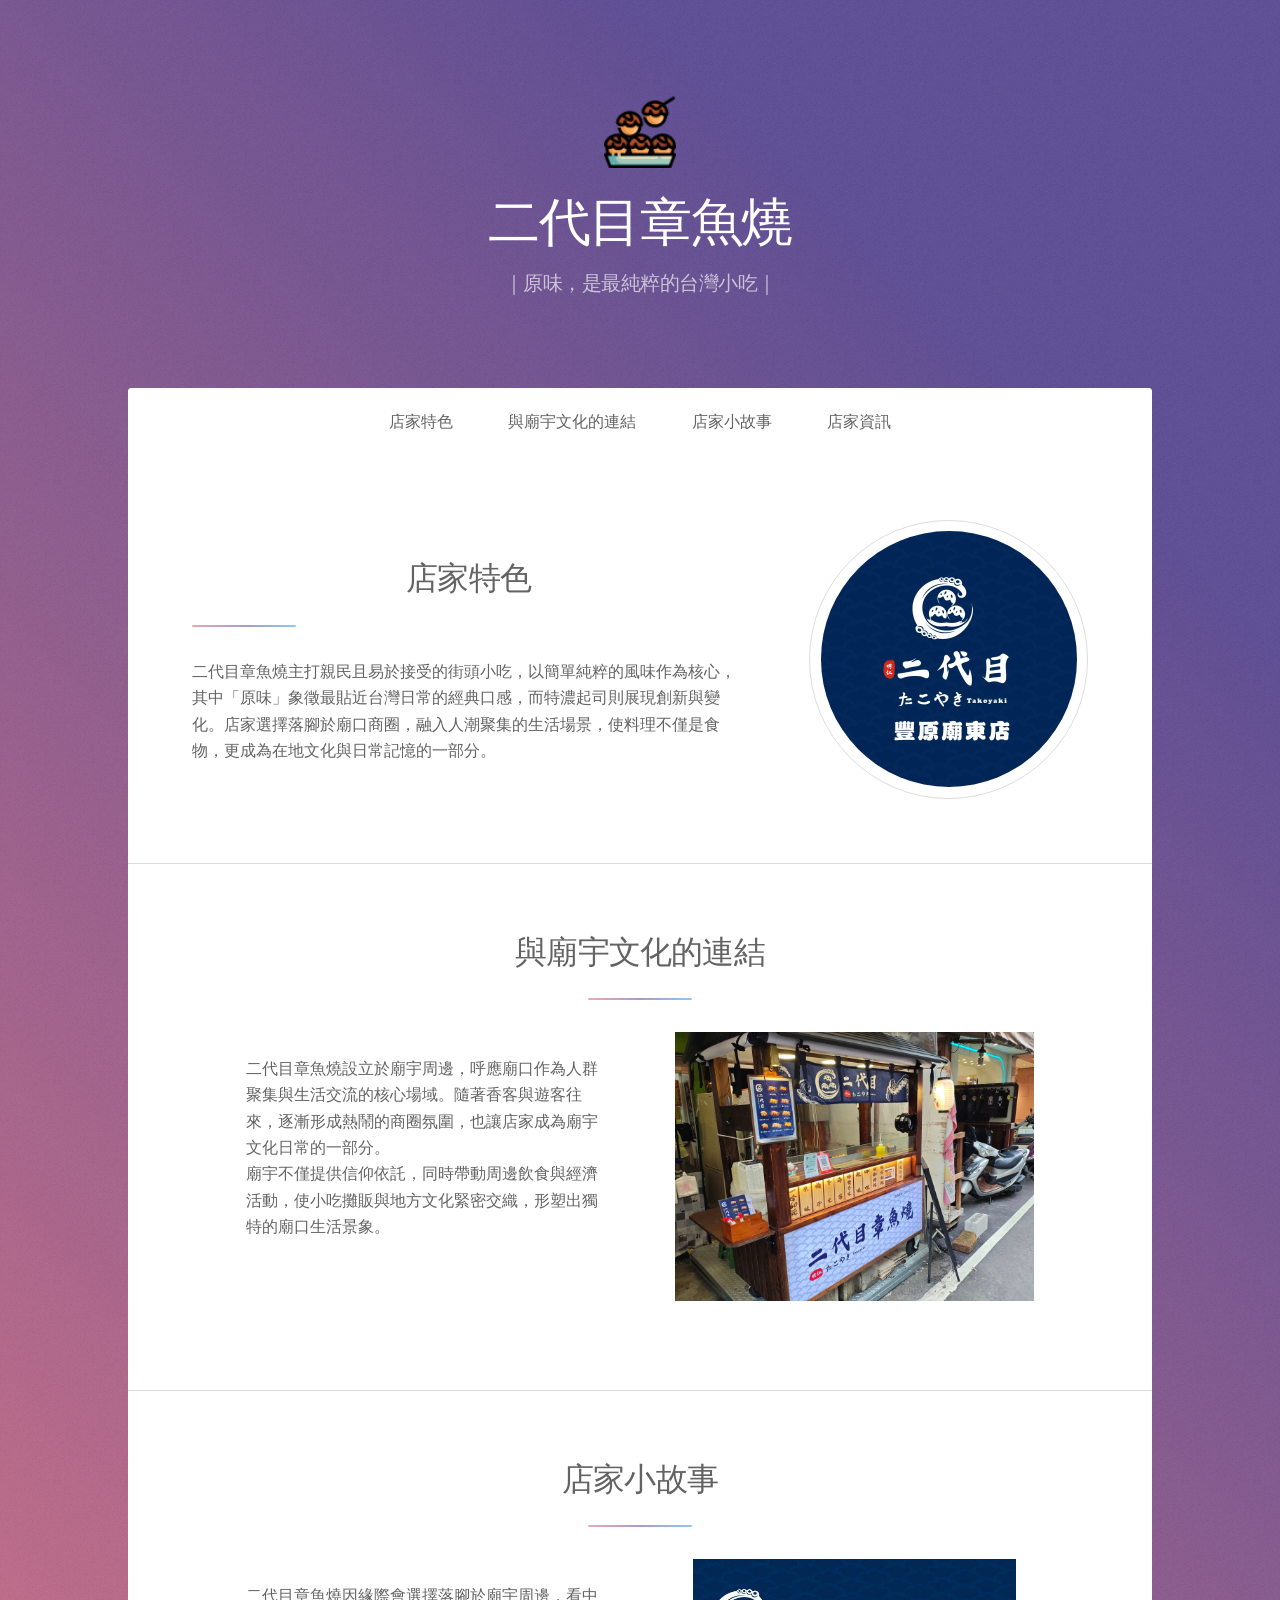
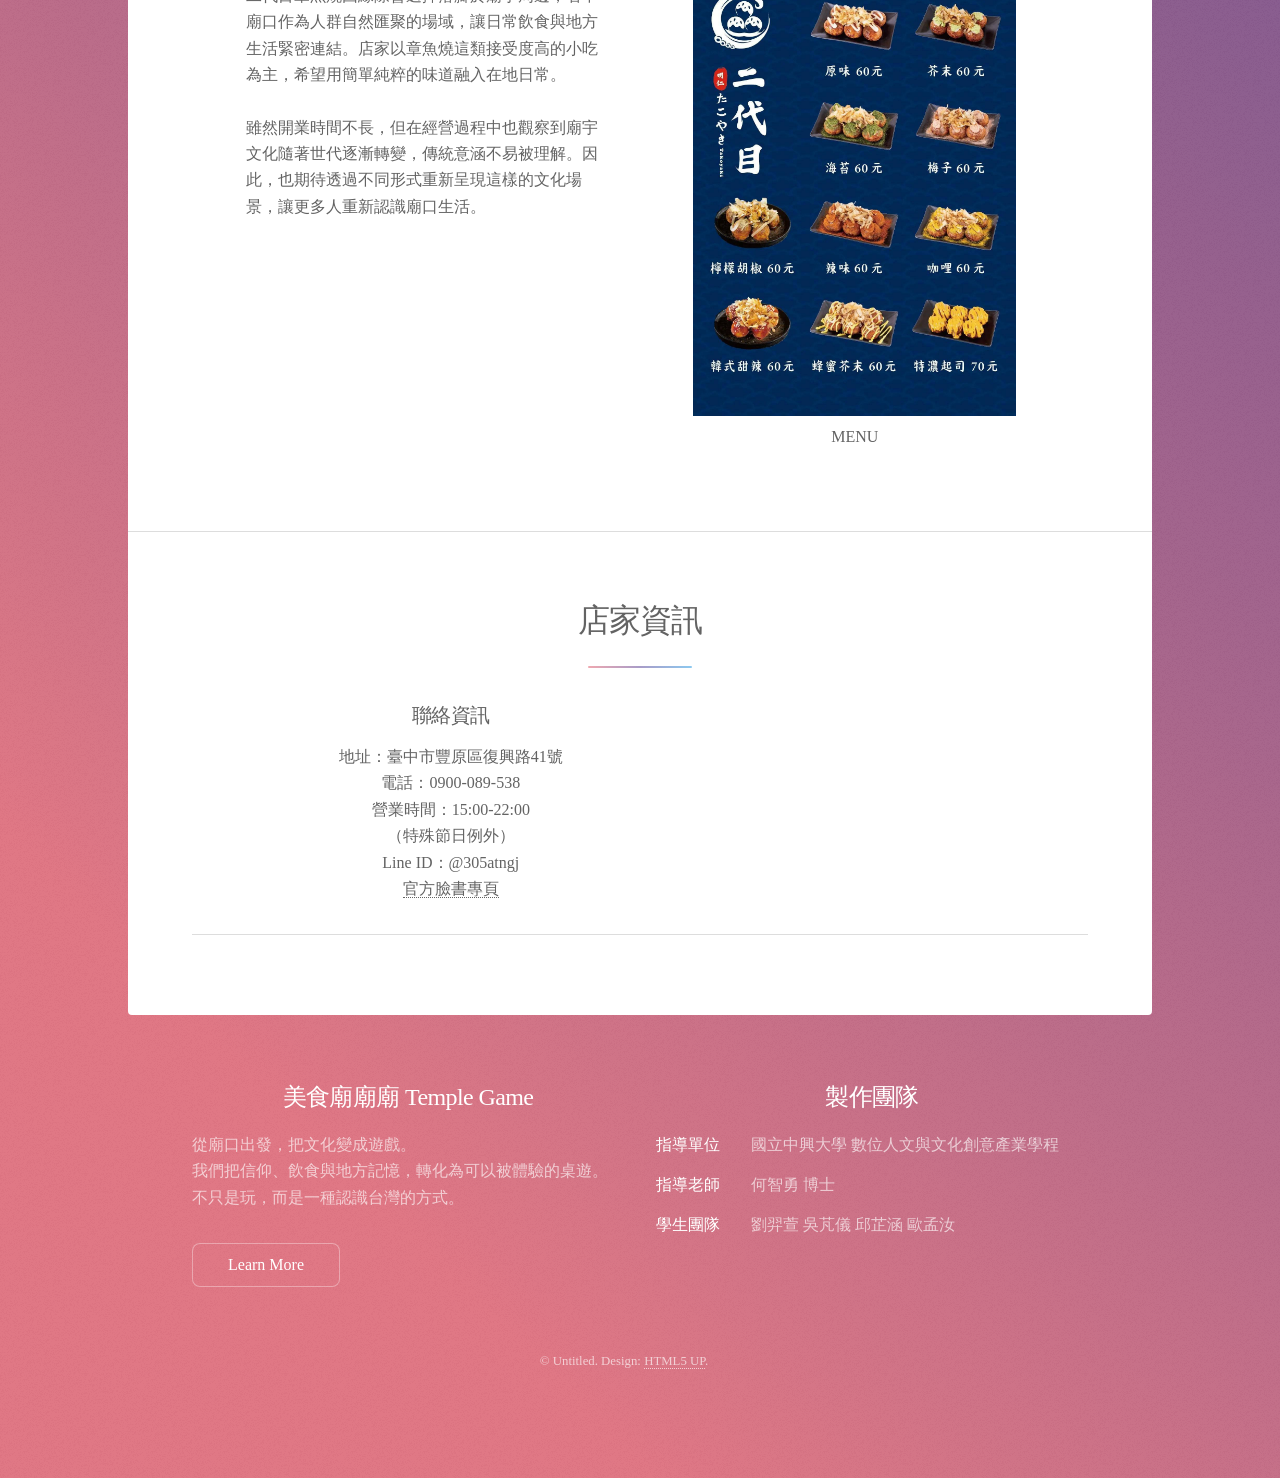
==== index.html @ 48c951b5 "Update index.html" ====
<!DOCTYPE HTML>
<!--
	Stellar by HTML5 UP
	html5up.net | @ajlkn
	Free for personal and commercial use under the CCA 3.0 license (html5up.net/license)
-->
<html>
	<head>
		<title>takoyaki</title>
		<meta charset="utf-8" />
		<meta name="viewport" content="width=device-width, initial-scale=1, user-scalable=no" />
		<link rel="stylesheet" href="assets/css/main.css" />
		<noscript><link rel="stylesheet" href="assets/css/noscript.css" /></noscript>
	</head>
	<body class="is-preload">

		<!-- Wrapper -->
			<div id="wrapper">

				<!-- Header -->
					<header id="header" class="alt">
						<span class="logo"><img src="takoyaki/icons8-章鱼烧-64.png" width="8%" height="8%" alt=""/></span>
						<h1>二代目章魚燒</h1>
						<p>｜原味，是最純粹的台灣小吃｜</p>
					</header>

				
								
				<!-- Nav -->
					<nav id="nav">
						<ul>
							<li><a href="#intro" class="active">店家特色</a></li>
							<li><a href="#first">與廟宇文化的連結</a></li>
							<li><a href="#second">店家小故事</a></li>
							<li><a href="#cta">店家資訊</a></li>
						</ul>
					</nav>
				
				

				<!-- Main -->
					<div id="main">

						<!-- Introduction -->
							<section id="intro" class="main">
								<div class="spotlight">
								  <div class="content">
										<header class="major">
											<h2>店家特色</h2>
										</header>
										<p>二代目章魚燒主打親民且易於接受的街頭小吃，以簡單純粹的風味作為核心，其中「原味」象徵最貼近台灣日常的經典口感，而特濃起司則展現創新與變化。店家選擇落腳於廟口商圈，融入人潮聚集的生活場景，使料理不僅是食物，更成為在地文化與日常記憶的一部分。</p>							
									</div>
									<span class="image"><img src="takoyaki/logo.jpg" width="100%" height="100%" alt=""/></span>
								</div>
							</section>

						<!-- First Section -->
							<section id="first" class="main special">
								<header class="major">
									<h2>與廟宇文化的連結</h2>
								  <div class="container5">
									<div class="col9">
										二代目章魚燒設立於廟宇周邊，呼應廟口作為人群聚集與生活交流的核心場域。隨著香客與遊客往來，逐漸形成熱鬧的商圈氛圍，也讓店家成為廟宇文化日常的一部分。<br>
										廟宇不僅提供信仰依託，同時帶動周邊飲食與經濟活動，使小吃攤販與地方文化緊密交織，形塑出獨特的廟口生活景象。</div>
								
									<div class="col10"><img src="takoyaki/shop.jpg" width="100%" height="100%" alt=""/></div>
									    </div>
								</header>
								
							</section>

						<section id="second" class="main special">
								<header class="major">
								<h2>店家小故事</h2>
								<div class="container6">									
								  <div class="col11">
								  二代目章魚燒因緣際會選擇落腳於廟宇周邊，看中廟口作為人群自然匯聚的場域，讓日常飲食與地方生活緊密連結。店家以章魚燒這類接受度高的小吃為主，希望用簡單純粹的味道融入在地日常。<br><br>雖然開業時間不長，但在經營過程中也觀察到廟宇文化隨著世代逐漸轉變，傳統意涵不易被理解。因此，也期待透過不同形式重新呈現這樣的文化場景，讓更多人重新認識廟口生活。</div>
									<div class="col12"><img src="takoyaki/menu.jpg" width="90%" height="90%" alt=""/>
									<br>MENU</div>
								</div>
							</header>
							</section>

						<!-- Get Started -->
							<section id="cta" class="main special">
								<header class="major">									
									<h2>店家資訊</h2>
									<div class="container7">
										<div class="col13">
											<h3>聯絡資訊</h3>										
									地址：臺中市豐原區復興路41號
										<br>電話：0900-089-538
										<br>營業時間：15:00-22:00
										<br>（特殊節日例外）
										<br>Line ID：@305atngj
										<br><a href="https://www.facebook.com/share/1GeaMpyYZF/?mibextid=wwXIfr">官方臉書專頁</a>
											</div>
										<div class="col14"><iframe src="https://www.google.com/maps/embed?pb=!1m18!1m12!1m3!1d3637.7516916624704!2d120.719757!3d24.250462!2m3!1f0!2f0!3f0!3m2!1i1024!2i768!4f13.1!3m3!1m2!1s0x34691b683bb442f3%3A0xc1ef2f9bd3ce5010!2z5piO5LuB5LqM5Luj55uu56ug6a2a54eSLeixkOWOn-W7n-adseW6lw!5e0!3m2!1szh-TW!2stw!4v1776700663095!5m2!1szh-TW!2stw" width="100%" height="100%" style="border:0;" allowfullscreen="" loading="lazy" referrerpolicy="no-referrer-when-downgrade"></iframe></div>
									</div>
									<hr>
								</header>
								
							</section>

					</div>

				<!-- Footer -->
					<footer id="footer">
						<section>
							<h2>美食廟廟廟 Temple Game</h2>
							<p>從廟口出發，把文化變成遊戲。
							<br>我們把信仰、飲食與地方記憶，轉化為可以被體驗的桌遊。
								不只是玩，而是一種認識台灣的方式。</p>
							<ul class="actions">
								<li><a href="generic.html" class="button">Learn More</a></li>
							</ul>
						</section>
						<section>
							<h2>製作團隊</h2>
							<dl class="alt">
								<dt>指導單位</dt>
								<dd>國立中興大學 數位人文與文化創意產業學程</dd>
								<dt>指導老師</dt>
								<dd>何智勇 博士</dd>
								<dt>學生團隊</dt>
								<dd>劉羿萱 吳芃儀 邱芷涵 歐孟汝</dd>
							</dl>
							
						</section>
						<p class="copyright">&copy; Untitled. Design: <a href="https://html5up.net">HTML5 UP</a>.</p>
					</footer>

			</div>

		<!-- Scripts -->
			<script src="assets/js/jquery.min.js"></script>
			<script src="assets/js/jquery.scrollex.min.js"></script>
			<script src="assets/js/jquery.scrolly.min.js"></script>
			<script src="assets/js/browser.min.js"></script>
			<script src="assets/js/breakpoints.min.js"></script>
			<script src="assets/js/util.js"></script>
			<script src="assets/js/main.js"></script>

	</body>
</html>
---- assets/css/main.css ----
@import url(fontawesome-all.min.css);
@import 'https://fonts.googleapis.com/css?family=Source+Sans+Pro:300,400';
@import url("jf_openhuninn_2_1/stylesheet.css");


/*
	Stellar by HTML5 UP
	html5up.net | @ajlkn
	Free for personal and commercial use under the CCA 3.0 license (html5up.net/license)
*/

html, body, div, span, applet, object,
iframe, h1, h2, h3, h4, h5, h6, p, blockquote,
pre, a, abbr, acronym, address, big, cite,
code, del, dfn, em, img, ins, kbd, q, s, samp,
small, strike, strong, sub, sup, tt, var, b,
u, i, center, dl, dt, dd, ol, ul, li, fieldset,
form, label, legend, table, caption, tbody,
tfoot, thead, tr, th, td, article, aside,
canvas, details, embed, figure, figcaption,
footer, header, hgroup, menu, nav, output, ruby,
section, summary, time, mark, audio, video {
    margin: 0;
    padding: 0;
    border: 0;
    font-size: 100%;
    font-family: "jf openhuninn 2 1";
    vertical-align: baseline;
}



article, aside, details, figcaption, figure,
footer, header, hgroup, menu, nav, section {
	display: block;}

body {
	line-height: 1;
}
h2 {
    text-align: center;
    font-family: "jf openhuninn 2 1";
}
.container1 {
    width: 88%;
    margin-left: auto;
    margin-right: auto;
    display: flex;
    height: 30%;
}
.col1 {
    flex: 1;
    width: 15%;
    height: 15%;
    text-align: left;
    padding-top: 3%;
}
.col2 {
    flex: 1;
    width: 23%;
    height: 21%;
    text-align: center;
}
.col2{width:120%; height:120%}
.col2 img{transform:scale(1,1);transition:all 1s ease-out}
.col2 img:hover{transform:scale(1.2,1.2);}

.container2{
    width: 80%;
    margin-left: auto;
    margin-right: auto;
    display: flex;
    height: 30%;
}
.col3 {
    flex: 1;
    width: 15%;
    height: 15%;
    text-align: center;
    margin-right: 20px;
}
.col3{width:120%; height:120%}
.col3 img{;transition: all 1s ease-out;}
.col3 img:hover{transform:scale(1.2,1.2);}

.col4 {
    flex: 1;
    width: 15%;
    height: 15%;
    text-align: center;
    margin-left: 20px;
}
.col4{width:120%; height:120%}
.col4 img{transition: all 1s ease-out;}
.col4 img:hover{transform:scale(1.2,1.2);}

.container3{
    width: 80%;
    margin-left: auto;
    margin-right: auto;
    display: flex;
    height: 30%;
}
.col5 {
    flex: 1;
    width: 15%;
    height: 15%;
    text-align: center;
    margin-right: 20px;
}
.col5{width:120%; height:120%}
.col5 img{;transition: all 1s ease-out;}
.col5 img:hover{transform:scale(1.2,1.2);}

.col6 {
    flex: 1;
    width: 15%;
    height: 15%;
    text-align: center;
    margin-left: 20px;
}
.col6{width:120%; height:120%}
.col6 img{transition: all 1s ease-out;}
.col6 img:hover{transform:scale(1.2,1.2);}

.container4{
    width: 80%;
    margin-left: auto;
    margin-right: auto;
    display: flex;
    height: 100%;
}
.col7 {
    flex: 1;
    width: 15%;
    height: 15%;
    text-align: center;
    margin-right: 20px;
    margin-top: 5%;
}

.col8 {
    flex: 1;
    text-align: center;
    margin-left: 20px;
}
.container5 {
    width: 88%;
    margin-left: auto;
    margin-right: auto;
    display: flex;
    height: 30%;
}
.col9 {
    flex: 1;
    height: 30%;
    text-align: left;
    padding-top: 3%;
    margin-right: 4%;
}
.col10 {
    flex: 1;
    width: 15%;
    height: 15%;
    text-align: center;
    margin-left: 5%;
}
.col10{width:120%; height:120%}
.col10 img{transition: all 1s ease-out;}
.col10 img:hover{transform:scale(1.2,1.2);}

.container6 {
	 width: 88%;
    margin-left: auto;
    margin-right: auto;
    display: flex;
    height: 30%;
}
.col11 {
	 flex: 1;
    height: 30%;
    text-align: left;
    padding-top: 3%;
    margin-right: 4%;

}
.col12 {
	flex: 1;
    width: 15%;
    height: 15%;
    text-align: center;
    margin-left: 5%;
}
.col12{width:120%; height:120%}
.col12 img{transition: all 1s ease-out;}
.col12 img:hover{transform:scale(1.2,1.2);}

.container7 {
	width: 80%;
    margin-left: auto;
    margin-right: auto;
    display: flex;
    height: 100%;
}
.col13 {
    flex: 1;
    width: 15%;
    height: 15%;
    text-align: center;
    margin-right: 20px;
}

.col14 {
	flex: 1;
    text-align: center;
    margin-left: 20px;
}



















ol, ul {
	list-style: none;
}

section .alt dt {
    padding-left: 0px;
    padding-right: 0px;
    min-width: 22%;


}


blockquote, q {
	quotes: none;
}

	blockquote:before, blockquote:after, q:before, q:after {
		content: '';
		content: none;
	}

table {
	border-collapse: collapse;
	border-spacing: 0;
}

body {
	-webkit-text-size-adjust: none;
}

mark {
	background-color: transparent;
	color: inherit;
}

input::-moz-focus-inner {
	border: 0;
	padding: 0;
}

input, select, textarea {
	-moz-appearance: none;
	-webkit-appearance: none;
	-ms-appearance: none;
	appearance: none;
}

/* Basic */

	@-ms-viewport {
		width: device-width;
	}

	body {
		-ms-overflow-style: scrollbar;
	}
.p1 {
    width: 95%;
    margin-left: auto;
    margin-right: auto;

}
.p2 {
    width: 95%;
    margin-left: auto;
    margin-right: auto;
}
.p3 {
    margin-right: auto;
    margin-left: auto;
    text-align: center;
    min-width: 105%;
}









	@media screen and (max-width: 480px) {

		html, body {
			min-width: 320px;
		}

	}

	html {
		box-sizing: border-box;
	}

	*, *:before, *:after {
		box-sizing: inherit;
	}

	body {
		background-color: #935d8c;
		background-image: url("images/overlay.png"), -moz-linear-gradient(45deg, #e37682 15%, #5f4d93 85%);
		background-image: url("images/overlay.png"), -webkit-linear-gradient(45deg, #e37682 15%, #5f4d93 85%);
		background-image: url("images/overlay.png"), -ms-linear-gradient(45deg, #e37682 15%, #5f4d93 85%);
		background-image: url("images/overlay.png"), linear-gradient(45deg, #e37682 15%, #5f4d93 85%);
	}

		body.is-preload *, body.is-preload *:before, body.is-preload *:after {
			-moz-animation: none !important;
			-webkit-animation: none !important;
			-ms-animation: none !important;
			animation: none !important;
			-moz-transition: none !important;
			-webkit-transition: none !important;
			-ms-transition: none !important;
			transition: none !important;
		}

/* Type */

	body {
		background-color: #935d8c;
		color: rgba(255, 255, 255, 0.65);
	}

	body, input, select, textarea {
		font-family: "Source Sans Pro", Helvetica, sans-serif;
		font-size: 17pt;
		font-weight: 300;
		line-height: 1.65;
	}

		@media screen and (max-width: 1680px) {

			body, input, select, textarea {
				font-size: 14pt;
			}

		}

		@media screen and (max-width: 1280px) {

			body, input, select, textarea {
				font-size: 12pt;
			}

		}

		@media screen and (max-width: 360px) {

			body, input, select, textarea {
				font-size: 11pt;
			}

		}

	a {
		-moz-transition: color 0.2s ease, border-bottom 0.2s ease;
		-webkit-transition: color 0.2s ease, border-bottom 0.2s ease;
		-ms-transition: color 0.2s ease, border-bottom 0.2s ease;
		transition: color 0.2s ease, border-bottom 0.2s ease;
		text-decoration: none;
		border-bottom: dotted 1px;
		color: inherit;
	}

		a:hover {
			border-bottom-color: transparent;
		}

	strong, b {
		font-weight: 400;
	}

	em, i {
		font-style: italic;
	}

	p {
		margin: 0 0 2em 0;
	}

		p.content {
			-moz-columns: 20em 2;
			-webkit-columns: 20em 2;
			-ms-columns: 20em 2;
			columns: 20em 2;
			-moz-column-gap: 2em;
			-webkit-column-gap: 2em;
			-ms-column-gap: 2em;
			column-gap: 2em;
			text-align: justify;
		}

	h1, h2, h3, h4, h5, h6 {
		font-weight: 300;
		line-height: 1.5;
		margin: 0 0 0.7em 0;
		letter-spacing: -0.025em;
	}

		h1 a, h2 a, h3 a, h4 a, h5 a, h6 a {
			color: inherit;
			text-decoration: none;
		}

	h1 {
		font-size: 2.5em;
		line-height: 1.2;
	}

	h2 {
		font-size: 1.5em;
	}

	h3 {
		font-size: 1.25em;
	}

	h4 {
		font-size: 1.1em;
	}

	h5 {
		font-size: 0.9em;
	}

	h6 {
		font-size: 0.7em;
	}

	@media screen and (max-width: 736px) {

		h1 {
			font-size: 2em;
		}

	}

	sub {
		font-size: 0.8em;
		position: relative;
		top: 0.5em;
	}

	sup {
		font-size: 0.8em;
		position: relative;
		top: -0.5em;
	}

	blockquote {
		border-left: solid 4px;
		font-style: italic;
		margin: 0 0 2em 0;
		padding: 0.5em 0 0.5em 2em;
	}

	code {
		border-radius: 8px;
		border: solid 1px;
		font-family: "Courier New", monospace;
		font-size: 0.9em;
		margin: 0 0.25em;
		padding: 0.25em 0.65em;
	}

	pre {
		-webkit-overflow-scrolling: touch;
		font-family: "Courier New", monospace;
		font-size: 0.9em;
		margin: 0 0 2em 0;
	}

		pre code {
			display: block;
			line-height: 1.75;
			padding: 1em 1.5em;
			overflow-x: auto;
		}

	hr {
		border: 0;
		border-bottom: solid 1px;
		margin: 2em 0;
	}

		hr.major {
			margin: 3em 0;
		}

	.align-left {
		text-align: left;
	}

	.align-center {
		text-align: center;
	}

	.align-right {
		text-align: right;
	}

	input, select, textarea {
		color: #ffffff;
	}

	a:hover {
		color: #ffffff;
	}

	strong, b {
		color: #ffffff;
	}

	h1, h2, h3, h4, h5, h6 {
		color: #ffffff;
	}

	blockquote {
		border-left-color: rgba(255, 255, 255, 0.35);
	}

	code {
		background: rgba(255, 255, 255, 0.075);
		border-color: rgba(255, 255, 255, 0.35);
	}

	hr {
		border-bottom-color: rgba(255, 255, 255, 0.35);
	}

/* Row */

	.row {
		display: flex;
		flex-wrap: wrap;
		box-sizing: border-box;
		align-items: stretch;
	}

		.row > * {
			box-sizing: border-box;
		}

		.row.gtr-uniform > * > :last-child {
			margin-bottom: 0;
		}

		.row.aln-left {
			justify-content: flex-start;
		}

		.row.aln-center {
			justify-content: center;
		}

		.row.aln-right {
			justify-content: flex-end;
		}

		.row.aln-top {
			align-items: flex-start;
		}

		.row.aln-middle {
			align-items: center;
		}

		.row.aln-bottom {
			align-items: flex-end;
		}

		.row > .imp {
			order: -1;
		}

		.row > .col-1 {
			width: 8.33333%;
		}

		.row > .off-1 {
			margin-left: 8.33333%;
		}

		.row > .col-2 {
			width: 16.66667%;
		}

		.row > .off-2 {
			margin-left: 16.66667%;
		}

		.row > .col-3 {
			width: 25%;
		}

		.row > .off-3 {
			margin-left: 25%;
		}

		.row > .col-4 {
			width: 33.33333%;
		}

		.row > .off-4 {
			margin-left: 33.33333%;
		}

		.row > .col-5 {
			width: 41.66667%;
		}

		.row > .off-5 {
			margin-left: 41.66667%;
		}

		.row > .col-6 {
			width: 50%;
		}

		.row > .off-6 {
			margin-left: 50%;
		}

		.row > .col-7 {
			width: 58.33333%;
		}

		.row > .off-7 {
			margin-left: 58.33333%;
		}

		.row > .col-8 {
			width: 66.66667%;
		}

		.row > .off-8 {
			margin-left: 66.66667%;
		}

		.row > .col-9 {
			width: 75%;
		}

		.row > .off-9 {
			margin-left: 75%;
		}

		.row > .col-10 {
			width: 83.33333%;
		}

		.row > .off-10 {
			margin-left: 83.33333%;
		}

		.row > .col-11 {
			width: 91.66667%;
		}

		.row > .off-11 {
			margin-left: 91.66667%;
		}

		.row > .col-12 {
			width: 100%;
		}

		.row > .off-12 {
			margin-left: 100%;
		}

		.row.gtr-0 {
			margin-top: 0;
			margin-left: 0em;
		}

			.row.gtr-0 > * {
				padding: 0 0 0 0em;
			}

			.row.gtr-0.gtr-uniform {
				margin-top: 0em;
			}

				.row.gtr-0.gtr-uniform > * {
					padding-top: 0em;
				}

		.row.gtr-25 {
			margin-top: 0;
			margin-left: -0.375em;
		}

			.row.gtr-25 > * {
				padding: 0 0 0 0.375em;
			}

			.row.gtr-25.gtr-uniform {
				margin-top: -0.375em;
			}

				.row.gtr-25.gtr-uniform > * {
					padding-top: 0.375em;
				}

		.row.gtr-50 {
			margin-top: 0;
			margin-left: -0.75em;
		}

			.row.gtr-50 > * {
				padding: 0 0 0 0.75em;
			}

			.row.gtr-50.gtr-uniform {
				margin-top: -0.75em;
			}

				.row.gtr-50.gtr-uniform > * {
					padding-top: 0.75em;
				}

		.row {
			margin-top: 0;
			margin-left: -1.5em;
		}

			.row > * {
				padding: 0 0 0 1.5em;
			}

			.row.gtr-uniform {
				margin-top: -1.5em;
			}

				.row.gtr-uniform > * {
					padding-top: 1.5em;
				}

		.row.gtr-150 {
			margin-top: 0;
			margin-left: -2.25em;
		}

			.row.gtr-150 > * {
				padding: 0 0 0 2.25em;
			}

			.row.gtr-150.gtr-uniform {
				margin-top: -2.25em;
			}

				.row.gtr-150.gtr-uniform > * {
					padding-top: 2.25em;
				}

		.row.gtr-200 {
			margin-top: 0;
			margin-left: -3em;
		}

			.row.gtr-200 > * {
				padding: 0 0 0 3em;
			}

			.row.gtr-200.gtr-uniform {
				margin-top: -3em;
			}

				.row.gtr-200.gtr-uniform > * {
					padding-top: 3em;
				}

		@media screen and (max-width: 1680px) {

			.row {
				display: flex;
				flex-wrap: wrap;
				box-sizing: border-box;
				align-items: stretch;
			}

				.row > * {
					box-sizing: border-box;
				}

				.row.gtr-uniform > * > :last-child {
					margin-bottom: 0;
				}

				.row.aln-left {
					justify-content: flex-start;
				}

				.row.aln-center {
					justify-content: center;
				}

				.row.aln-right {
					justify-content: flex-end;
				}

				.row.aln-top {
					align-items: flex-start;
				}

				.row.aln-middle {
					align-items: center;
				}

				.row.aln-bottom {
					align-items: flex-end;
				}

				.row > .imp-xlarge {
					order: -1;
				}

				.row > .col-1-xlarge {
					width: 8.33333%;
				}

				.row > .off-1-xlarge {
					margin-left: 8.33333%;
				}

				.row > .col-2-xlarge {
					width: 16.66667%;
				}

				.row > .off-2-xlarge {
					margin-left: 16.66667%;
				}

				.row > .col-3-xlarge {
					width: 25%;
				}

				.row > .off-3-xlarge {
					margin-left: 25%;
				}

				.row > .col-4-xlarge {
					width: 33.33333%;
				}

				.row > .off-4-xlarge {
					margin-left: 33.33333%;
				}

				.row > .col-5-xlarge {
					width: 41.66667%;
				}

				.row > .off-5-xlarge {
					margin-left: 41.66667%;
				}

				.row > .col-6-xlarge {
					width: 50%;
				}

				.row > .off-6-xlarge {
					margin-left: 50%;
				}

				.row > .col-7-xlarge {
					width: 58.33333%;
				}

				.row > .off-7-xlarge {
					margin-left: 58.33333%;
				}

				.row > .col-8-xlarge {
					width: 66.66667%;
				}

				.row > .off-8-xlarge {
					margin-left: 66.66667%;
				}

				.row > .col-9-xlarge {
					width: 75%;
				}

				.row > .off-9-xlarge {
					margin-left: 75%;
				}

				.row > .col-10-xlarge {
					width: 83.33333%;
				}

				.row > .off-10-xlarge {
					margin-left: 83.33333%;
				}

				.row > .col-11-xlarge {
					width: 91.66667%;
				}

				.row > .off-11-xlarge {
					margin-left: 91.66667%;
				}

				.row > .col-12-xlarge {
					width: 100%;
				}

				.row > .off-12-xlarge {
					margin-left: 100%;
				}

				.row.gtr-0 {
					margin-top: 0;
					margin-left: 0em;
				}

					.row.gtr-0 > * {
						padding: 0 0 0 0em;
					}

					.row.gtr-0.gtr-uniform {
						margin-top: 0em;
					}

						.row.gtr-0.gtr-uniform > * {
							padding-top: 0em;
						}

				.row.gtr-25 {
					margin-top: 0;
					margin-left: -0.375em;
				}

					.row.gtr-25 > * {
						padding: 0 0 0 0.375em;
					}

					.row.gtr-25.gtr-uniform {
						margin-top: -0.375em;
					}

						.row.gtr-25.gtr-uniform > * {
							padding-top: 0.375em;
						}

				.row.gtr-50 {
					margin-top: 0;
					margin-left: -0.75em;
				}

					.row.gtr-50 > * {
						padding: 0 0 0 0.75em;
					}

					.row.gtr-50.gtr-uniform {
						margin-top: -0.75em;
					}

						.row.gtr-50.gtr-uniform > * {
							padding-top: 0.75em;
						}

				.row {
					margin-top: 0;
					margin-left: -1.5em;
				}

					.row > * {
						padding: 0 0 0 1.5em;
					}

					.row.gtr-uniform {
						margin-top: -1.5em;
					}

						.row.gtr-uniform > * {
							padding-top: 1.5em;
						}

				.row.gtr-150 {
					margin-top: 0;
					margin-left: -2.25em;
				}

					.row.gtr-150 > * {
						padding: 0 0 0 2.25em;
					}

					.row.gtr-150.gtr-uniform {
						margin-top: -2.25em;
					}

						.row.gtr-150.gtr-uniform > * {
							padding-top: 2.25em;
						}

				.row.gtr-200 {
					margin-top: 0;
					margin-left: -3em;
				}

					.row.gtr-200 > * {
						padding: 0 0 0 3em;
					}

					.row.gtr-200.gtr-uniform {
						margin-top: -3em;
					}

						.row.gtr-200.gtr-uniform > * {
							padding-top: 3em;
						}

		}

		@media screen and (max-width: 1280px) {

			.row {
				display: flex;
				flex-wrap: wrap;
				box-sizing: border-box;
				align-items: stretch;
			}

				.row > * {
					box-sizing: border-box;
				}

				.row.gtr-uniform > * > :last-child {
					margin-bottom: 0;
				}

				.row.aln-left {
					justify-content: flex-start;
				}

				.row.aln-center {
					justify-content: center;
				}

				.row.aln-right {
					justify-content: flex-end;
				}

				.row.aln-top {
					align-items: flex-start;
				}

				.row.aln-middle {
					align-items: center;
				}

				.row.aln-bottom {
					align-items: flex-end;
				}

				.row > .imp-large {
					order: -1;
				}

				.row > .col-1-large {
					width: 8.33333%;
				}

				.row > .off-1-large {
					margin-left: 8.33333%;
				}

				.row > .col-2-large {
					width: 16.66667%;
				}

				.row > .off-2-large {
					margin-left: 16.66667%;
				}

				.row > .col-3-large {
					width: 25%;
				}

				.row > .off-3-large {
					margin-left: 25%;
				}

				.row > .col-4-large {
					width: 33.33333%;
				}

				.row > .off-4-large {
					margin-left: 33.33333%;
				}

				.row > .col-5-large {
					width: 41.66667%;
				}

				.row > .off-5-large {
					margin-left: 41.66667%;
				}

				.row > .col-6-large {
					width: 50%;
				}

				.row > .off-6-large {
					margin-left: 50%;
				}

				.row > .col-7-large {
					width: 58.33333%;
				}

				.row > .off-7-large {
					margin-left: 58.33333%;
				}

				.row > .col-8-large {
					width: 66.66667%;
				}

				.row > .off-8-large {
					margin-left: 66.66667%;
				}

				.row > .col-9-large {
					width: 75%;
				}

				.row > .off-9-large {
					margin-left: 75%;
				}

				.row > .col-10-large {
					width: 83.33333%;
				}

				.row > .off-10-large {
					margin-left: 83.33333%;
				}

				.row > .col-11-large {
					width: 91.66667%;
				}

				.row > .off-11-large {
					margin-left: 91.66667%;
				}

				.row > .col-12-large {
					width: 100%;
				}

				.row > .off-12-large {
					margin-left: 100%;
				}

				.row.gtr-0 {
					margin-top: 0;
					margin-left: 0em;
				}

					.row.gtr-0 > * {
						padding: 0 0 0 0em;
					}

					.row.gtr-0.gtr-uniform {
						margin-top: 0em;
					}

						.row.gtr-0.gtr-uniform > * {
							padding-top: 0em;
						}

				.row.gtr-25 {
					margin-top: 0;
					margin-left: -0.375em;
				}

					.row.gtr-25 > * {
						padding: 0 0 0 0.375em;
					}

					.row.gtr-25.gtr-uniform {
						margin-top: -0.375em;
					}

						.row.gtr-25.gtr-uniform > * {
							padding-top: 0.375em;
						}

				.row.gtr-50 {
					margin-top: 0;
					margin-left: -0.75em;
				}

					.row.gtr-50 > * {
						padding: 0 0 0 0.75em;
					}

					.row.gtr-50.gtr-uniform {
						margin-top: -0.75em;
					}

						.row.gtr-50.gtr-uniform > * {
							padding-top: 0.75em;
						}

				.row {
					margin-top: 0;
					margin-left: -1.5em;
				}

					.row > * {
						padding: 0 0 0 1.5em;
					}

					.row.gtr-uniform {
						margin-top: -1.5em;
					}

						.row.gtr-uniform > * {
							padding-top: 1.5em;
						}

				.row.gtr-150 {
					margin-top: 0;
					margin-left: -2.25em;
				}

					.row.gtr-150 > * {
						padding: 0 0 0 2.25em;
					}

					.row.gtr-150.gtr-uniform {
						margin-top: -2.25em;
					}

						.row.gtr-150.gtr-uniform > * {
							padding-top: 2.25em;
						}

				.row.gtr-200 {
					margin-top: 0;
					margin-left: -3em;
				}

					.row.gtr-200 > * {
						padding: 0 0 0 3em;
					}

					.row.gtr-200.gtr-uniform {
						margin-top: -3em;
					}

						.row.gtr-200.gtr-uniform > * {
							padding-top: 3em;
						}

		}

		@media screen and (max-width: 980px) {

			.row {
				display: flex;
				flex-wrap: wrap;
				box-sizing: border-box;
				align-items: stretch;
			}

				.row > * {
					box-sizing: border-box;
				}

				.row.gtr-uniform > * > :last-child {
					margin-bottom: 0;
				}

				.row.aln-left {
					justify-content: flex-start;
				}

				.row.aln-center {
					justify-content: center;
				}

				.row.aln-right {
					justify-content: flex-end;
				}

				.row.aln-top {
					align-items: flex-start;
				}

				.row.aln-middle {
					align-items: center;
				}

				.row.aln-bottom {
					align-items: flex-end;
				}

				.row > .imp-medium {
					order: -1;
				}

				.row > .col-1-medium {
					width: 8.33333%;
				}

				.row > .off-1-medium {
					margin-left: 8.33333%;
				}

				.row > .col-2-medium {
					width: 16.66667%;
				}

				.row > .off-2-medium {
					margin-left: 16.66667%;
				}

				.row > .col-3-medium {
					width: 25%;
				}

				.row > .off-3-medium {
					margin-left: 25%;
				}

				.row > .col-4-medium {
					width: 33.33333%;
				}

				.row > .off-4-medium {
					margin-left: 33.33333%;
				}

				.row > .col-5-medium {
					width: 41.66667%;
				}

				.row > .off-5-medium {
					margin-left: 41.66667%;
				}

				.row > .col-6-medium {
					width: 50%;
				}

				.row > .off-6-medium {
					margin-left: 50%;
				}

				.row > .col-7-medium {
					width: 58.33333%;
				}

				.row > .off-7-medium {
					margin-left: 58.33333%;
				}

				.row > .col-8-medium {
					width: 66.66667%;
				}

				.row > .off-8-medium {
					margin-left: 66.66667%;
				}

				.row > .col-9-medium {
					width: 75%;
				}

				.row > .off-9-medium {
					margin-left: 75%;
				}

				.row > .col-10-medium {
					width: 83.33333%;
				}

				.row > .off-10-medium {
					margin-left: 83.33333%;
				}

				.row > .col-11-medium {
					width: 91.66667%;
				}

				.row > .off-11-medium {
					margin-left: 91.66667%;
				}

				.row > .col-12-medium {
					width: 100%;
				}

				.row > .off-12-medium {
					margin-left: 100%;
				}

				.row.gtr-0 {
					margin-top: 0;
					margin-left: 0em;
				}

					.row.gtr-0 > * {
						padding: 0 0 0 0em;
					}

					.row.gtr-0.gtr-uniform {
						margin-top: 0em;
					}

						.row.gtr-0.gtr-uniform > * {
							padding-top: 0em;
						}

				.row.gtr-25 {
					margin-top: 0;
					margin-left: -0.375em;
				}

					.row.gtr-25 > * {
						padding: 0 0 0 0.375em;
					}

					.row.gtr-25.gtr-uniform {
						margin-top: -0.375em;
					}

						.row.gtr-25.gtr-uniform > * {
							padding-top: 0.375em;
						}

				.row.gtr-50 {
					margin-top: 0;
					margin-left: -0.75em;
				}

					.row.gtr-50 > * {
						padding: 0 0 0 0.75em;
					}

					.row.gtr-50.gtr-uniform {
						margin-top: -0.75em;
					}

						.row.gtr-50.gtr-uniform > * {
							padding-top: 0.75em;
						}

				.row {
					margin-top: 0;
					margin-left: -1.5em;
				}

					.row > * {
						padding: 0 0 0 1.5em;
					}

					.row.gtr-uniform {
						margin-top: -1.5em;
					}

						.row.gtr-uniform > * {
							padding-top: 1.5em;
						}

				.row.gtr-150 {
					margin-top: 0;
					margin-left: -2.25em;
				}

					.row.gtr-150 > * {
						padding: 0 0 0 2.25em;
					}

					.row.gtr-150.gtr-uniform {
						margin-top: -2.25em;
					}

						.row.gtr-150.gtr-uniform > * {
							padding-top: 2.25em;
						}

				.row.gtr-200 {
					margin-top: 0;
					margin-left: -3em;
				}

					.row.gtr-200 > * {
						padding: 0 0 0 3em;
					}

					.row.gtr-200.gtr-uniform {
						margin-top: -3em;
					}

						.row.gtr-200.gtr-uniform > * {
							padding-top: 3em;
						}

		}

		@media screen and (max-width: 736px) {

			.row {
				display: flex;
				flex-wrap: wrap;
				box-sizing: border-box;
				align-items: stretch;
			}

				.row > * {
					box-sizing: border-box;
				}

				.row.gtr-uniform > * > :last-child {
					margin-bottom: 0;
				}

				.row.aln-left {
					justify-content: flex-start;
				}

				.row.aln-center {
					justify-content: center;
				}

				.row.aln-right {
					justify-content: flex-end;
				}

				.row.aln-top {
					align-items: flex-start;
				}

				.row.aln-middle {
					align-items: center;
				}

				.row.aln-bottom {
					align-items: flex-end;
				}

				.row > .imp-small {
					order: -1;
				}

				.row > .col-1-small {
					width: 8.33333%;
				}

				.row > .off-1-small {
					margin-left: 8.33333%;
				}

				.row > .col-2-small {
					width: 16.66667%;
				}

				.row > .off-2-small {
					margin-left: 16.66667%;
				}

				.row > .col-3-small {
					width: 25%;
				}

				.row > .off-3-small {
					margin-left: 25%;
				}

				.row > .col-4-small {
					width: 33.33333%;
				}

				.row > .off-4-small {
					margin-left: 33.33333%;
				}

				.row > .col-5-small {
					width: 41.66667%;
				}

				.row > .off-5-small {
					margin-left: 41.66667%;
				}

				.row > .col-6-small {
					width: 50%;
				}

				.row > .off-6-small {
					margin-left: 50%;
				}

				.row > .col-7-small {
					width: 58.33333%;
				}

				.row > .off-7-small {
					margin-left: 58.33333%;
				}

				.row > .col-8-small {
					width: 66.66667%;
				}

				.row > .off-8-small {
					margin-left: 66.66667%;
				}

				.row > .col-9-small {
					width: 75%;
				}

				.row > .off-9-small {
					margin-left: 75%;
				}

				.row > .col-10-small {
					width: 83.33333%;
				}

				.row > .off-10-small {
					margin-left: 83.33333%;
				}

				.row > .col-11-small {
					width: 91.66667%;
				}

				.row > .off-11-small {
					margin-left: 91.66667%;
				}

				.row > .col-12-small {
					width: 100%;
				}

				.row > .off-12-small {
					margin-left: 100%;
				}

				.row.gtr-0 {
					margin-top: 0;
					margin-left: 0em;
				}

					.row.gtr-0 > * {
						padding: 0 0 0 0em;
					}

					.row.gtr-0.gtr-uniform {
						margin-top: 0em;
					}

						.row.gtr-0.gtr-uniform > * {
							padding-top: 0em;
						}

				.row.gtr-25 {
					margin-top: 0;
					margin-left: -0.25em;
				}

					.row.gtr-25 > * {
						padding: 0 0 0 0.25em;
					}

					.row.gtr-25.gtr-uniform {
						margin-top: -0.25em;
					}

						.row.gtr-25.gtr-uniform > * {
							padding-top: 0.25em;
						}

				.row.gtr-50 {
					margin-top: 0;
					margin-left: -0.5em;
				}

					.row.gtr-50 > * {
						padding: 0 0 0 0.5em;
					}

					.row.gtr-50.gtr-uniform {
						margin-top: -0.5em;
					}

						.row.gtr-50.gtr-uniform > * {
							padding-top: 0.5em;
						}

				.row {
					margin-top: 0;
					margin-left: -1em;
				}

					.row > * {
						padding: 0 0 0 1em;
					}

					.row.gtr-uniform {
						margin-top: -1em;
					}

						.row.gtr-uniform > * {
							padding-top: 1em;
						}

				.row.gtr-150 {
					margin-top: 0;
					margin-left: -1.5em;
				}

					.row.gtr-150 > * {
						padding: 0 0 0 1.5em;
					}

					.row.gtr-150.gtr-uniform {
						margin-top: -1.5em;
					}

						.row.gtr-150.gtr-uniform > * {
							padding-top: 1.5em;
						}

				.row.gtr-200 {
					margin-top: 0;
					margin-left: -2em;
				}

					.row.gtr-200 > * {
						padding: 0 0 0 2em;
					}

					.row.gtr-200.gtr-uniform {
						margin-top: -2em;
					}

						.row.gtr-200.gtr-uniform > * {
							padding-top: 2em;
						}

		}

		@media screen and (max-width: 480px) {

			.row {
				display: flex;
				flex-wrap: wrap;
				box-sizing: border-box;
				align-items: stretch;
			}

				.row > * {
					box-sizing: border-box;
				}

				.row.gtr-uniform > * > :last-child {
					margin-bottom: 0;
				}

				.row.aln-left {
					justify-content: flex-start;
				}

				.row.aln-center {
					justify-content: center;
				}

				.row.aln-right {
					justify-content: flex-end;
				}

				.row.aln-top {
					align-items: flex-start;
				}

				.row.aln-middle {
					align-items: center;
				}

				.row.aln-bottom {
					align-items: flex-end;
				}

				.row > .imp-xsmall {
					order: -1;
				}

				.row > .col-1-xsmall {
					width: 8.33333%;
				}

				.row > .off-1-xsmall {
					margin-left: 8.33333%;
				}

				.row > .col-2-xsmall {
					width: 16.66667%;
				}

				.row > .off-2-xsmall {
					margin-left: 16.66667%;
				}

				.row > .col-3-xsmall {
					width: 25%;
				}

				.row > .off-3-xsmall {
					margin-left: 25%;
				}

				.row > .col-4-xsmall {
					width: 33.33333%;
				}

				.row > .off-4-xsmall {
					margin-left: 33.33333%;
				}

				.row > .col-5-xsmall {
					width: 41.66667%;
				}

				.row > .off-5-xsmall {
					margin-left: 41.66667%;
				}

				.row > .col-6-xsmall {
					width: 50%;
				}

				.row > .off-6-xsmall {
					margin-left: 50%;
				}

				.row > .col-7-xsmall {
					width: 58.33333%;
				}

				.row > .off-7-xsmall {
					margin-left: 58.33333%;
				}

				.row > .col-8-xsmall {
					width: 66.66667%;
				}

				.row > .off-8-xsmall {
					margin-left: 66.66667%;
				}

				.row > .col-9-xsmall {
					width: 75%;
				}

				.row > .off-9-xsmall {
					margin-left: 75%;
				}

				.row > .col-10-xsmall {
					width: 83.33333%;
				}

				.row > .off-10-xsmall {
					margin-left: 83.33333%;
				}

				.row > .col-11-xsmall {
					width: 91.66667%;
				}

				.row > .off-11-xsmall {
					margin-left: 91.66667%;
				}

				.row > .col-12-xsmall {
					width: 100%;
				}

				.row > .off-12-xsmall {
					margin-left: 100%;
				}

				.row.gtr-0 {
					margin-top: 0;
					margin-left: 0em;
				}

					.row.gtr-0 > * {
						padding: 0 0 0 0em;
					}

					.row.gtr-0.gtr-uniform {
						margin-top: 0em;
					}

						.row.gtr-0.gtr-uniform > * {
							padding-top: 0em;
						}

				.row.gtr-25 {
					margin-top: 0;
					margin-left: -0.3125em;
				}

					.row.gtr-25 > * {
						padding: 0 0 0 0.3125em;
					}

					.row.gtr-25.gtr-uniform {
						margin-top: -0.3125em;
					}

						.row.gtr-25.gtr-uniform > * {
							padding-top: 0.3125em;
						}

				.row.gtr-50 {
					margin-top: 0;
					margin-left: -0.625em;
				}

					.row.gtr-50 > * {
						padding: 0 0 0 0.625em;
					}

					.row.gtr-50.gtr-uniform {
						margin-top: -0.625em;
					}

						.row.gtr-50.gtr-uniform > * {
							padding-top: 0.625em;
						}

				.row {
					margin-top: 0;
					margin-left: -1.25em;
				}

					.row > * {
						padding: 0 0 0 1.25em;
					}

					.row.gtr-uniform {
						margin-top: -1.25em;
					}

						.row.gtr-uniform > * {
							padding-top: 1.25em;
						}

				.row.gtr-150 {
					margin-top: 0;
					margin-left: -1.875em;
				}

					.row.gtr-150 > * {
						padding: 0 0 0 1.875em;
					}

					.row.gtr-150.gtr-uniform {
						margin-top: -1.875em;
					}

						.row.gtr-150.gtr-uniform > * {
							padding-top: 1.875em;
						}

				.row.gtr-200 {
					margin-top: 0;
					margin-left: -2.5em;
				}

					.row.gtr-200 > * {
						padding: 0 0 0 2.5em;
					}

					.row.gtr-200.gtr-uniform {
						margin-top: -2.5em;
					}

						.row.gtr-200.gtr-uniform > * {
							padding-top: 2.5em;
						}

		}

/* Box */

	.box {
		border-radius: 8px;
		border: solid;
		margin-bottom: 2em;
		padding: 1.5em;
	}

		.box > :last-child,
		.box > :last-child > :last-child,
		.box > :last-child > :last-child > :last-child {
			margin-bottom: 0;
		}

		.box.alt {
			border: 0;
			border-radius: 0;
			padding: 0;
		}

	.box {
		border-color: rgba(255, 255, 255, 0.35);
	}

/* Button */

	input[type="submit"],
	input[type="reset"],
	input[type="button"],
	button,
	.button {
		-moz-appearance: none;
		-webkit-appearance: none;
		-ms-appearance: none;
		appearance: none;
		-moz-transition: background-color 0.2s ease-in-out, color 0.2s ease-in-out;
		-webkit-transition: background-color 0.2s ease-in-out, color 0.2s ease-in-out;
		-ms-transition: background-color 0.2s ease-in-out, color 0.2s ease-in-out;
		transition: background-color 0.2s ease-in-out, color 0.2s ease-in-out;
		border-radius: 8px;
		border: 0;
		cursor: pointer;
		display: inline-block;
		font-weight: 300;
		height: 2.75em;
		line-height: 2.75em;
		min-width: 9.25em;
		padding: 0 1.5em;
		text-align: center;
		text-decoration: none;
		white-space: nowrap;
	}

		input[type="submit"].icon,
		input[type="reset"].icon,
		input[type="button"].icon,
		button.icon,
		.button.icon {
			padding-left: 1.35em;
		}

			input[type="submit"].icon:before,
			input[type="reset"].icon:before,
			input[type="button"].icon:before,
			button.icon:before,
			.button.icon:before {
				margin-right: 0.5em;
			}

		input[type="submit"].fit,
		input[type="reset"].fit,
		input[type="button"].fit,
		button.fit,
		.button.fit {
			width: 100%;
		}

		input[type="submit"].small,
		input[type="reset"].small,
		input[type="button"].small,
		button.small,
		.button.small {
			font-size: 0.8em;
		}

		input[type="submit"].large,
		input[type="reset"].large,
		input[type="button"].large,
		button.large,
		.button.large {
			font-size: 1.35em;
		}

		input[type="submit"].disabled, input[type="submit"]:disabled,
		input[type="reset"].disabled,
		input[type="reset"]:disabled,
		input[type="button"].disabled,
		input[type="button"]:disabled,
		button.disabled,
		button:disabled,
		.button.disabled,
		.button:disabled {
			pointer-events: none;
			opacity: 0.25;
		}

		@media screen and (max-width: 736px) {

			input[type="submit"],
			input[type="reset"],
			input[type="button"],
			button,
			.button {
				min-width: 0;
			}

		}

	input[type="submit"],
	input[type="reset"],
	input[type="button"],
	button,
	.button {
		background-color: transparent;
		box-shadow: inset 0 0 0 1px rgba(255, 255, 255, 0.35);
		color: #ffffff !important;
	}

		input[type="submit"]:hover,
		input[type="reset"]:hover,
		input[type="button"]:hover,
		button:hover,
		.button:hover {
			background-color: rgba(255, 255, 255, 0.075);
		}

		input[type="submit"]:active,
		input[type="reset"]:active,
		input[type="button"]:active,
		button:active,
		.button:active {
			background-color: rgba(255, 255, 255, 0.2);
		}

		input[type="submit"].icon:before,
		input[type="reset"].icon:before,
		input[type="button"].icon:before,
		button.icon:before,
		.button.icon:before {
			color: rgba(255, 255, 255, 0.5);
		}

		input[type="submit"].primary,
		input[type="reset"].primary,
		input[type="button"].primary,
		button.primary,
		.button.primary {
			background-color: #8cc9f0;
			color: #ffffff !important;
			box-shadow: none;
		}

			input[type="submit"].primary:hover,
			input[type="reset"].primary:hover,
			input[type="button"].primary:hover,
			button.primary:hover,
			.button.primary:hover {
				background-color: #9acff2;
			}

			input[type="submit"].primary:active,
			input[type="reset"].primary:active,
			input[type="button"].primary:active,
			button.primary:active,
			.button.primary:active {
				background-color: #7ec3ee;
			}

			input[type="submit"].primary.icon:before,
			input[type="reset"].primary.icon:before,
			input[type="button"].primary.icon:before,
			button.primary.icon:before,
			.button.primary.icon:before {
				color: #ffffff !important;
			}

/* Form */

	form {
		margin: 0 0 2em 0;
	}

	label {
		display: block;
		font-size: 0.9em;
		font-weight: 400;
		margin: 0 0 1em 0;
	}

	input[type="text"],
	input[type="password"],
	input[type="email"],
	select,
	textarea {
		-moz-appearance: none;
		-webkit-appearance: none;
		-ms-appearance: none;
		appearance: none;
		border-radius: 8px;
		border: solid 1px;
		color: inherit;
		display: block;
		outline: 0;
		padding: 0 1em;
		text-decoration: none;
		width: 100%;
	}

		input[type="text"]:invalid,
		input[type="password"]:invalid,
		input[type="email"]:invalid,
		select:invalid,
		textarea:invalid {
			box-shadow: none;
		}

	select {
		background-size: 1.25rem;
		background-repeat: no-repeat;
		background-position: calc(100% - 1rem) center;
		height: 2.75em;
		padding-right: 2.75em;
		text-overflow: ellipsis;
	}

		select:focus::-ms-value {
			background-color: transparent;
		}

		select::-ms-expand {
			display: none;
		}

	input[type="text"],
	input[type="password"],
	input[type="email"],
	select {
		height: 2.75em;
	}

	textarea {
		padding: 0.75em 1em;
	}

	input[type="checkbox"],
	input[type="radio"] {
		-moz-appearance: none;
		-webkit-appearance: none;
		-ms-appearance: none;
		appearance: none;
		display: block;
		float: left;
		margin-right: -2em;
		opacity: 0;
		width: 1em;
		z-index: -1;
	}

		input[type="checkbox"] + label,
		input[type="radio"] + label {
			text-decoration: none;
			cursor: pointer;
			display: inline-block;
			font-size: 1em;
			font-weight: 300;
			padding-left: 2.4em;
			padding-right: 0.75em;
			position: relative;
		}

			input[type="checkbox"] + label:before,
			input[type="radio"] + label:before {
				-moz-osx-font-smoothing: grayscale;
				-webkit-font-smoothing: antialiased;
				display: inline-block;
				font-style: normal;
				font-variant: normal;
				text-rendering: auto;
				line-height: 1;
				text-transform: none !important;
				font-family: 'Font Awesome 5 Free';
				font-weight: 900;
			}

			input[type="checkbox"] + label:before,
			input[type="radio"] + label:before {
				border-radius: 8px;
				border: solid 1px;
				content: '';
				display: inline-block;
				font-size: 0.8em;
				height: 2.0625em;
				left: 0;
				line-height: 2.0625em;
				position: absolute;
				text-align: center;
				top: 0;
				width: 2.0625em;
			}

		input[type="checkbox"]:checked + label:before,
		input[type="radio"]:checked + label:before {
			content: '\f00c';
		}

	input[type="checkbox"] + label:before {
		border-radius: 8px;
	}

	input[type="radio"] + label:before {
		border-radius: 100%;
	}

	::-webkit-input-placeholder {
		opacity: 1.0;
	}

	:-moz-placeholder {
		opacity: 1.0;
	}

	::-moz-placeholder {
		opacity: 1.0;
	}

	:-ms-input-placeholder {
		opacity: 1.0;
	}

	label {
		color: #ffffff;
	}

	input[type="text"],
	input[type="password"],
	input[type="email"],
	select,
	textarea {
		background-color: rgba(255, 255, 255, 0.075);
		border-color: rgba(255, 255, 255, 0.35);
	}

		input[type="text"]:focus,
		input[type="password"]:focus,
		input[type="email"]:focus,
		select:focus,
		textarea:focus {
			border-color: #8cc9f0;
			box-shadow: 0 0 0 1px #8cc9f0;
		}

	select {
		background-image: url("data:image/svg+xml;charset=utf8,%3Csvg xmlns='http://www.w3.org/2000/svg' width='40' height='40' preserveAspectRatio='none' viewBox='0 0 40 40'%3E%3Cpath d='M9.4,12.3l10.4,10.4l10.4-10.4c0.2-0.2,0.5-0.4,0.9-0.4c0.3,0,0.6,0.1,0.9,0.4l3.3,3.3c0.2,0.2,0.4,0.5,0.4,0.9 c0,0.4-0.1,0.6-0.4,0.9L20.7,31.9c-0.2,0.2-0.5,0.4-0.9,0.4c-0.3,0-0.6-0.1-0.9-0.4L4.3,17.3c-0.2-0.2-0.4-0.5-0.4-0.9 c0-0.4,0.1-0.6,0.4-0.9l3.3-3.3c0.2-0.2,0.5-0.4,0.9-0.4S9.1,12.1,9.4,12.3z' fill='rgba(255, 255, 255, 0.35)' /%3E%3C/svg%3E");
	}

		select option {
			color: #ffffff;
			background: #935d8c;
		}

	input[type="checkbox"] + label,
	input[type="radio"] + label {
		color: rgba(255, 255, 255, 0.65);
	}

		input[type="checkbox"] + label:before,
		input[type="radio"] + label:before {
			background: rgba(255, 255, 255, 0.075);
			border-color: rgba(255, 255, 255, 0.35);
		}

	input[type="checkbox"]:checked + label:before,
	input[type="radio"]:checked + label:before {
		background-color: #ffffff;
		border-color: #ffffff;
		color: #935d8c;
	}

	input[type="checkbox"]:focus + label:before,
	input[type="radio"]:focus + label:before {
		border-color: #8cc9f0;
		box-shadow: 0 0 0 1px #8cc9f0;
	}

	::-webkit-input-placeholder {
		color: rgba(255, 255, 255, 0.5) !important;
	}

	:-moz-placeholder {
		color: rgba(255, 255, 255, 0.5) !important;
	}

	::-moz-placeholder {
		color: rgba(255, 255, 255, 0.5) !important;
	}

	:-ms-input-placeholder {
		color: rgba(255, 255, 255, 0.5) !important;
	}

	.formerize-placeholder {
		color: rgba(255, 255, 255, 0.5) !important;
	}

/* Icon */

	.icon {
		text-decoration: none;
		-moz-transition: background-color 0.2s ease-in-out, color 0.2s ease-in-out;
		-webkit-transition: background-color 0.2s ease-in-out, color 0.2s ease-in-out;
		-ms-transition: background-color 0.2s ease-in-out, color 0.2s ease-in-out;
		transition: background-color 0.2s ease-in-out, color 0.2s ease-in-out;
		border-bottom: none;
		position: relative;
	}

		.icon:before {
			-moz-osx-font-smoothing: grayscale;
			-webkit-font-smoothing: antialiased;
			display: inline-block;
			font-style: normal;
			font-variant: normal;
			text-rendering: auto;
			line-height: 1;
			text-transform: none !important;
			font-family: 'Font Awesome 5 Free';
			font-weight: 400;
		}

		.icon > .label {
			display: none;
		}

		.icon:before {
			line-height: solid;
		}

		.icon.solid:before {
			font-weight: 900;
		}

		.icon.brands:before {
			font-family: 'Font Awesome 5 Brands';
		}

		.icon.major {
			border: solid 1px;
			display: inline-block;
			border-radius: 100%;
			padding: 0.65em;
			margin: 0 0 2em 0;
			cursor: default;
		}

			.icon.major:before {
				display: inline-block;
				font-size: 6.25rem;
				width: 2.25em;
				height: 2.25em;
				line-height: 2.2em;
				border-radius: 100%;
				border: solid 1px;
				text-align: center;
			}

		.icon.alt {
			display: inline-block;
			border: solid 1px;
			border-radius: 100%;
		}

			.icon.alt:before {
				display: block;
				font-size: 1.25em;
				width: 2em;
				height: 2em;
				text-align: center;
				line-height: 2em;
			}

		.icon.style1 {
			color: #efa8b0;
		}

		.icon.style2 {
			color: #c79cc8;
		}

		.icon.style3 {
			color: #a89cc8;
		}

		.icon.style4 {
			color: #9bb2e1;
		}

		.icon.style5 {
			color: #8cc9f0;
		}

		@media screen and (max-width: 1680px) {

			.icon.major:before {
				font-size: 5.5rem;
			}

		}

		@media screen and (max-width: 1280px) {

			.icon.major:before {
				font-size: 4.75rem;
			}

		}

		@media screen and (max-width: 736px) {

			.icon.major {
				margin: 0 0 1.5em 0;
				padding: 0.35em;
			}

				.icon.major:before {
					font-size: 3.5rem;
				}

		}

	.icon.major {
		border-color: rgba(255, 255, 255, 0.35);
	}

		.icon.major:before {
			border-color: rgba(255, 255, 255, 0.35);
		}

	.icon.alt {
		border-color: rgba(255, 255, 255, 0.35);
		color: #ffffff;
	}

		.icon.alt:hover {
			background-color: rgba(255, 255, 255, 0.075);
		}

		.icon.alt:active {
			background-color: rgba(255, 255, 255, 0.2);
		}

/* Image */

	.image {
		border-radius: 8px;
		border: 0;
		display: inline-block;
		position: relative;
	}

		.image img {
			border-radius: 8px;
			display: block;
		}

		.image.left, .image.right {
			max-width: 40%;
		}

			.image.left img, .image.right img {
				width: 100%;
			}

		.image.left {
			float: left;
			margin: 0 1.5em 1em 0;
			top: 0.25em;
		}

		.image.right {
			float: right;
			margin: 0 0 1em 1.5em;
			top: 0.25em;
		}

		.image.fit {
			display: block;
			margin: 0 0 2em 0;
			width: 100%;
		}

			.image.fit img {
				width: 100%;
			}

		.image.main {
			display: block;
			margin: 0 0 3em 0;
			width: 100%;
		}

			.image.main img {
				width: 100%;
			}

/* List */

	ol {
		list-style: decimal;
		margin: 0 0 2em 0;
		padding-left: 1.25em;
	}

		ol li {
			padding-left: 0.25em;
		}

	ul {
		list-style: disc;
		margin: 0 0 2em 0;
		padding-left: 1em;
	}

		ul li {
			padding-left: 0.5em;
		}

		ul.alt {
			list-style: none;
			padding-left: 0;
		}

			ul.alt li {
				border-top: solid 1px;
				padding: 0.5em 0;
			}

				ul.alt li:first-child {
					border-top: 0;
					padding-top: 0;
				}

	dl {
		margin: 0 0 2em 0;
	}

		dl dt {
			display: block;
			font-weight: 400;
			margin: 0 0 1em 0;
		}

		dl dd {
			margin-left: 2em;
		}

		dl.alt dt {
			display: block;
			width: 3em;
			margin: 0;
			clear: left;
			float: left;
		}

		dl.alt dd {
			margin: 0 0 0.85em 5.5em;
		}

		dl.alt:after {
			content: '';
			display: block;
			clear: both;
		}

	ul.alt li {
		border-top-color: rgba(255, 255, 255, 0.35);
	}

	dl dt {
		color: #ffffff;
	}

/* Actions */

	ul.actions {
		display: -moz-flex;
		display: -webkit-flex;
		display: -ms-flex;
		display: flex;
		cursor: default;
		list-style: none;
		margin-left: -1em;
		padding-left: 0;
	}

		ul.actions li {
			padding: 0 0 0 1em;
			vertical-align: middle;
		}

		ul.actions.special {
			-moz-justify-content: center;
			-webkit-justify-content: center;
			-ms-justify-content: center;
			justify-content: center;
			width: 100%;
			margin-left: 0;
		}

			ul.actions.special li:first-child {
				padding-left: 0;
			}

		ul.actions.stacked {
			-moz-flex-direction: column;
			-webkit-flex-direction: column;
			-ms-flex-direction: column;
			flex-direction: column;
			margin-left: 0;
		}

			ul.actions.stacked li {
				padding: 1.3em 0 0 0;
			}

				ul.actions.stacked li:first-child {
					padding-top: 0;
				}

		ul.actions.fit {
			width: calc(100% + 1em);
		}

			ul.actions.fit li {
				-moz-flex-grow: 1;
				-webkit-flex-grow: 1;
				-ms-flex-grow: 1;
				flex-grow: 1;
				-moz-flex-shrink: 1;
				-webkit-flex-shrink: 1;
				-ms-flex-shrink: 1;
				flex-shrink: 1;
				width: 100%;
			}

				ul.actions.fit li > * {
					width: 100%;
				}

			ul.actions.fit.stacked {
				width: 100%;
			}

		@media screen and (max-width: 480px) {

			ul.actions:not(.fixed) {
				-moz-flex-direction: column;
				-webkit-flex-direction: column;
				-ms-flex-direction: column;
				flex-direction: column;
				margin-left: 0;
				width: 100% !important;
			}

				ul.actions:not(.fixed) li {
					-moz-flex-grow: 1;
					-webkit-flex-grow: 1;
					-ms-flex-grow: 1;
					flex-grow: 1;
					-moz-flex-shrink: 1;
					-webkit-flex-shrink: 1;
					-ms-flex-shrink: 1;
					flex-shrink: 1;
					padding: 1em 0 0 0;
					text-align: center;
					width: 100%;
				}

					ul.actions:not(.fixed) li > * {
						width: 100%;
					}

					ul.actions:not(.fixed) li:first-child {
						padding-top: 0;
					}

					ul.actions:not(.fixed) li input[type="submit"],
					ul.actions:not(.fixed) li input[type="reset"],
					ul.actions:not(.fixed) li input[type="button"],
					ul.actions:not(.fixed) li button,
					ul.actions:not(.fixed) li .button {
						width: 100%;
					}

						ul.actions:not(.fixed) li input[type="submit"].icon:before,
						ul.actions:not(.fixed) li input[type="reset"].icon:before,
						ul.actions:not(.fixed) li input[type="button"].icon:before,
						ul.actions:not(.fixed) li button.icon:before,
						ul.actions:not(.fixed) li .button.icon:before {
							margin-left: -0.5rem;
						}

		}

/* Icons */

	ul.icons {
		cursor: default;
		list-style: none;
		padding-left: 0;
	}

		ul.icons li {
			display: inline-block;
			padding: 0 0.65em 0 0;
		}

			ul.icons li:last-child {
				padding-right: 0 !important;
			}

/* Section/Article */

	section.special, article.special {
		text-align: center;
	}


	header.major {
		margin-bottom: 3em;
	}

		header.major h2 {
			font-size: 2em;
		}

			header.major h2:after {
				display: block;
				content: '';
				width: 3.25em;
				height: 2px;
				margin: 0.7em 0 1em 0;
				border-radius: 2px;
			}

				section.special header.major h2:after, article.special header.major h2:after {
					margin-left: auto;
					margin-right: auto;
				}

		header.major p {
			font-size: 1.25em;
			letter-spacing: -0.025em;
		}

		header.major.special {
			text-align: center;
		}

			header.major.special h2:after {
				margin-left: auto;
				margin-right: auto;
			}

	footer.major {
		margin-top: 3em;
	}

	@media screen and (max-width: 736px) {

		header.major {
			margin-bottom: 0;
		}

			header.major h2 {
				font-size: 1.5em;
			}

			header.major p {
				font-size: 1em;
				letter-spacing: 0;
			}

				header.major p br {
					display: none;
				}

		footer.major {
			margin-top: 0;
		}

	}

	header.major h2:after {
		background-color: rgba(255, 255, 255, 0.35);
	}

/* Table */

	.table-wrapper {
		-webkit-overflow-scrolling: touch;
		overflow-x: auto;
	}

	table {
		margin: 0 0 2em 0;
		width: 100%;
	}

		table tbody tr {
			border: solid 1px;
			border-left: 0;
			border-right: 0;
		}

		table td {
			padding: 0.75em 0.75em;
		}

		table th {
			font-size: 0.9em;
			font-weight: 400;
			padding: 0 0.75em 0.75em 0.75em;
			text-align: left;
		}

		table thead {
			border-bottom: solid 2px;
		}

		table tfoot {
			border-top: solid 2px;
		}

		table.alt {
			border-collapse: separate;
		}

			table.alt tbody tr td {
				border: solid 1px;
				border-left-width: 0;
				border-top-width: 0;
			}

				table.alt tbody tr td:first-child {
					border-left-width: 1px;
				}

			table.alt tbody tr:first-child td {
				border-top-width: 1px;
			}

			table.alt thead {
				border-bottom: 0;
			}

			table.alt tfoot {
				border-top: 0;
			}

	table tbody tr {
		border-color: rgba(255, 255, 255, 0.35);
	}

		table tbody tr:nth-child(2n + 1) {
			background-color: rgba(255, 255, 255, 0.075);
		}

	table th {
		color: #ffffff;
	}

	table thead {
		border-bottom-color: rgba(255, 255, 255, 0.35);
	}

	table tfoot {
		border-top-color: rgba(255, 255, 255, 0.35);
	}

	table.alt tbody tr td {
		border-color: rgba(255, 255, 255, 0.35);
	}

/* Features */

	.features {
		display: -moz-flex;
		display: -webkit-flex;
		display: -ms-flex;
		display: flex;
		-moz-flex-wrap: wrap;
		-webkit-flex-wrap: wrap;
		-ms-flex-wrap: wrap;
		flex-wrap: wrap;
		-moz-justify-content: center;
		-webkit-justify-content: center;
		-ms-justify-content: center;
		justify-content: center;
		width: calc(100% + 2em);
		margin: 0 0 3em -2em;
		padding: 0;
		list-style: none;
	}

		.features li {
			width: calc(33.33333% - 2em);
			margin-left: 2em;
			margin-top: 3em;
			padding: 0;
		}

			.features li:nth-child(1), .features li:nth-child(2), .features li:nth-child(3) {
				margin-top: 0;
			}

			.features li > :last-child {
				margin-bottom: 0;
			}

		@media screen and (max-width: 980px) {

			.features li {
				width: calc(50% - 2em);
			}

				.features li:nth-child(3) {
					margin-top: 3em;
				}

		}

		@media screen and (max-width: 736px) {

			.features {
				width: 100%;
				margin: 0 0 2em 0;
			}

				.features li {
					width: 100%;
					margin-left: 0;
					margin-top: 2em;
				}

					.features li:nth-child(2), .features li:nth-child(3) {
						margin-top: 2em;
					}

		}

/* Statistics */

	.statistics {
		display: -moz-flex;
		display: -webkit-flex;
		display: -ms-flex;
		display: flex;
		width: 100%;
		margin: 0 0 3em 0;
		padding: 0;
		list-style: none;
		cursor: default;
	}

		.statistics li {
			-moz-flex: 1;
			-webkit-flex: 1;
			-ms-flex: 1;
			flex: 1;
			padding: 1.5em;
			color: #ffffff;
			text-align: center;
		}

			.statistics li.style1 {
				background-color: #efa8b0;
			}

			.statistics li.style2 {
				background-color: #c79cc8;
			}

			.statistics li.style3 {
				background-color: #a89cc8;
			}

			.statistics li.style4 {
				background-color: #9bb2e1;
			}

			.statistics li.style5 {
				background-color: #8cc9f0;
			}

			.statistics li strong, .statistics li b {
				display: block;
				font-size: 2em;
				line-height: 1.1;
				color: inherit !important;
				font-weight: 300;
				letter-spacing: -0.025em;
			}

			.statistics li:first-child {
				border-top-left-radius: 8px;
				border-bottom-left-radius: 8px;
			}

			.statistics li:last-child {
				border-top-right-radius: 8px;
				border-bottom-right-radius: 8px;
			}

			.statistics li .icon {
				display: inline-block;
			}

				.statistics li .icon:before {
					font-size: 2.75rem;
					line-height: 1.3;
				}

		@media screen and (max-width: 980px) {

			.statistics li strong, .statistics li b {
				font-size: 1.5em;
			}

		}

		@media screen and (max-width: 736px) {

			.statistics {
				display: block;
				width: 20em;
				max-width: 100%;
				margin: 0 auto 2em auto;
			}

				.statistics li:first-child {
					border-bottom-left-radius: 0;
					border-top-right-radius: 8px;
				}

				.statistics li:last-child {
					border-top-right-radius: 0;
					border-bottom-left-radius: 8px;
				}

				.statistics li .icon:before {
					font-size: 3.75rem;
				}

				.statistics li strong, .statistics li b {
					font-size: 2.5em;
				}

		}

/* Spotlight */

	.spotlight {
		display: -moz-flex;
		display: -webkit-flex;
		display: -ms-flex;
		display: flex;
		-moz-align-items: center;
		-webkit-align-items: center;
		-ms-align-items: center;
		align-items: center;
		margin: 0 0 2em 0;
	}

		.spotlight .content {
			-moz-flex: 1;
			-webkit-flex: 1;
			-ms-flex: 1;
			flex: 1;
		}

			.spotlight .content > :last-child {
				margin-bottom: 0;
			}

			.spotlight .content header.major {
				margin: 0 0 2em 0;
			}

		.spotlight .image {
			display: inline-block;
			margin-left: 4em;
			padding: 0.65em;
			border-radius: 100%;
			border: solid 1px;
		}

			.spotlight .image img {
				display: block;
				border-radius: 100%;
				width: 16em;
			}

		@media screen and (max-width: 980px) {

			.spotlight {
				-moz-flex-direction: column-reverse;
				-webkit-flex-direction: column-reverse;
				-ms-flex-direction: column-reverse;
				flex-direction: column-reverse;
				text-align: center;
			}

				.spotlight .content {
					-moz-flex: 0 1 auto;
					-webkit-flex: 0 1 auto;
					-ms-flex: 0 1 auto;
					flex: 0 1 auto;
					width: 100%;
				}

					.spotlight .content header.major h2:after {
						margin-left: auto;
						margin-right: auto;
					}

					.spotlight .content .actions {
						-moz-justify-content: center;
						-webkit-justify-content: center;
						-ms-justify-content: center;
						justify-content: center;
						width: calc(100% + 1em);
					}

				.spotlight .image {
					-moz-flex: 0 1 auto;
					-webkit-flex: 0 1 auto;
					-ms-flex: 0 1 auto;
					flex: 0 1 auto;
					margin-left: 0;
					margin-bottom: 2em;
				}

		}

		@media screen and (max-width: 736px) {

			.spotlight .image {
				padding: 0.35em;
			}

				.spotlight .image img {
					width: 12em;
				}

		}

	.spotlight .image {
		border-color: rgba(255, 255, 255, 0.35);
	}

/* Header */

	#header {
		padding: 5em 5em 1em 5em ;
		text-align: center;
	}

		#header h1 {
			margin: 0 0 0.25em 0;
		}

		#header p {
			font-size: 1.25em;
			letter-spacing: -0.025em;
		}

		#header.alt {
			padding: 7em 5em 4em 5em ;
		}

			#header.alt h1 {
				font-size: 3.25em;
			}

			#header.alt > * {
				-moz-transition: opacity 3s ease;
				-webkit-transition: opacity 3s ease;
				-ms-transition: opacity 3s ease;
				transition: opacity 3s ease;
				-moz-transition-delay: 0.5s;
				-webkit-transition-delay: 0.5s;
				-ms-transition-delay: 0.5s;
				transition-delay: 0.5s;
				opacity: 1;
			}

			#header.alt .logo {
				-moz-transition: opacity 1.25s ease, -moz-transform 0.5s ease;
				-webkit-transition: opacity 1.25s ease, -webkit-transform 0.5s ease;
				-ms-transition: opacity 1.25s ease, -ms-transform 0.5s ease;
				transition: opacity 1.25s ease, transform 0.5s ease;
				-moz-transition-delay: 0s;
				-webkit-transition-delay: 0s;
				-ms-transition-delay: 0s;
				transition-delay: 0s;
				display: block;
				margin: 0 0 1.5em 0;
			}

				#header.alt .logo img {
					display: block;
					margin: 0 auto;
					max-width: 75%;
				}

		@media screen and (max-width: 1280px) {

			#header {
				padding: 4em 4em 0.1em 4em ;
			}

				#header.alt {
					padding: 6em 4em 3em 4em ;
				}

		}

		@media screen and (max-width: 980px) {

			#header {
				padding: 4em 3em 0.1em 3em ;
			}

				#header.alt {
					padding: 5em 3em 2em 3em ;
				}

		}

		@media screen and (max-width: 736px) {

			#header {
				padding: 3em 2em 0.1em 2em ;
			}

				#header p {
					font-size: 1em;
					letter-spacing: 0;
				}

					#header p br {
						display: none;
					}

				#header.alt {
					padding: 4em 2em 1em 2em ;
				}

					#header.alt h1 {
						font-size: 2.5em;
					}

		}

		@media screen and (max-width: 480px) {

			#header {
				padding: 3em 1.5em 0.1em 1.5em ;
			}

				#header.alt {
					padding: 4em 1.5em 1em 1.5em ;
				}

		}

		@media screen and (max-width: 360px) {

			#header {
				padding: 2.5em 1em 0.1em 1em ;
			}

				#header.alt {
					padding: 3.5em 1em 0.5em 1em ;
				}

		}

		body.is-preload #header.alt > * {
			opacity: 0;
		}

		body.is-preload #header.alt .logo {
			-moz-transform: scale(0.8) rotate(-30deg);
			-webkit-transform: scale(0.8) rotate(-30deg);
			-ms-transform: scale(0.8) rotate(-30deg);
			transform: scale(0.8) rotate(-30deg);
		}

/* Nav */

	#nav {
		-moz-transition: background-color 0.2s ease, border-top-left-radius 0.2s ease, border-top-right-radius 0.2s ease, padding 0.2s ease;
		-webkit-transition: background-color 0.2s ease, border-top-left-radius 0.2s ease, border-top-right-radius 0.2s ease, padding 0.2s ease;
		-ms-transition: background-color 0.2s ease, border-top-left-radius 0.2s ease, border-top-right-radius 0.2s ease, padding 0.2s ease;
		transition: background-color 0.2s ease, border-top-left-radius 0.2s ease, border-top-right-radius 0.2s ease, padding 0.2s ease;
		background-color: #ffffff;
		color: #636363;
		position: absolute;
		width: 64em;
		max-width: calc(100% - 4em);
		padding: 1em;
		
		border-top-left-radius: 0.25em;
		border-top-right-radius: 0.25em;
		cursor: default;
		text-align: center;
	}

		#nav input, #nav select, #nav textarea {
			color: #636363;
		}

		#nav a:hover {
			color: #636363;
		}

		#nav strong, #nav b {
			color: #636363;
		}

		#nav h1, #nav h2, #nav h3, #nav h4, #nav h5, #nav h6 {
			color: #636363;
		}

		#nav blockquote {
			border-left-color: #dddddd;
		}

		#nav code {
			background: rgba(222, 222, 222, 0.25);
			border-color: #dddddd;
		}

		#nav hr {
			border-bottom-color: #dddddd;
		}

		#nav + #main {
			padding-top: 4.25em;
		}

		#nav ul {
			margin: 0;
			padding: 0;
			list-style: none;
		}

			#nav ul li {
				-moz-transition: margin 0.2s ease;
				-webkit-transition: margin 0.2s ease;
				-ms-transition: margin 0.2s ease;
				transition: margin 0.2s ease;
				display: inline-block;
				margin: 0 0.35em;
				padding: 0;
				vertical-align: middle;
			}

				#nav ul li a {
					-moz-transition: font-size 0.2s ease;
					-webkit-transition: font-size 0.2s ease;
					-ms-transition: font-size 0.2s ease;
					transition: font-size 0.2s ease;
					display: inline-block;
					height: 2.25em;
					line-height: 2.25em;
					padding: 0 1.25em;
					border: 0;
					border-radius: 8px;
					box-shadow: inset 0 0 0 1px transparent;
				}

					#nav ul li a:hover {
						background-color: rgba(222, 222, 222, 0.25);
					}

					#nav ul li a.active {
						background-color: #ffffff;
						box-shadow: none;
					}

		#nav.alt {
			position: fixed;
			top: 0;
			padding: 0.5em 1em;
			background-color: rgba(247, 247, 247, 0.95);
			border-top-left-radius: 0;
			border-top-right-radius: 0;
			z-index: 10000;
		}

			#nav.alt ul li {
				margin: 0 0.175em;
			}

				#nav.alt ul li a {
					font-size: 0.9em;
				}

		@media screen and (max-width: 736px) {

			#nav {
				display: none;
			}

				#nav + #main {
					padding-top: 0;
				}

		}

/* Main */

	#main {
		background-color: #ffffff;
		color: #636363;
		border-radius: 0.25em;
	}

		#main input, #main select, #main textarea {
			color: #636363;
		}

		#main a:hover {
			color: #636363;
		}

		#main strong, #main b {
			color: #636363;
		}

		#main h1, #main h2, #main h3, #main h4, #main h5, #main h6 {
			color: #636363;
		}

		#main blockquote {
			border-left-color: #dddddd;
		}

		#main code {
			background: rgba(222, 222, 222, 0.25);
			border-color: #dddddd;
		}

		#main hr {
			border-bottom-color: #dddddd;
		}

		#main .box {
			border-color: #dddddd;
		}

		#main input[type="submit"],
		#main input[type="reset"],
		#main input[type="button"],
		#main button,
		#main .button {
			background-color: transparent;
			box-shadow: inset 0 0 0 1px #dddddd;
			color: #636363 !important;
		}

			#main input[type="submit"]:hover,
			#main input[type="reset"]:hover,
			#main input[type="button"]:hover,
			#main button:hover,
			#main .button:hover {
				background-color: rgba(222, 222, 222, 0.25);
			}

			#main input[type="submit"]:active,
			#main input[type="reset"]:active,
			#main input[type="button"]:active,
			#main button:active,
			#main .button:active {
				background-color: rgba(222, 222, 222, 0.5);
			}

			#main input[type="submit"].icon:before,
			#main input[type="reset"].icon:before,
			#main input[type="button"].icon:before,
			#main button.icon:before,
			#main .button.icon:before {
				color: rgba(99, 99, 99, 0.25);
			}

			#main input[type="submit"].primary,
			#main input[type="reset"].primary,
			#main input[type="button"].primary,
			#main button.primary,
			#main .button.primary {
				background-color: #8cc9f0;
				color: #ffffff !important;
				box-shadow: none;
			}

				#main input[type="submit"].primary:hover,
				#main input[type="reset"].primary:hover,
				#main input[type="button"].primary:hover,
				#main button.primary:hover,
				#main .button.primary:hover {
					background-color: #9acff2;
				}

				#main input[type="submit"].primary:active,
				#main input[type="reset"].primary:active,
				#main input[type="button"].primary:active,
				#main button.primary:active,
				#main .button.primary:active {
					background-color: #7ec3ee;
				}

				#main input[type="submit"].primary.icon:before,
				#main input[type="reset"].primary.icon:before,
				#main input[type="button"].primary.icon:before,
				#main button.primary.icon:before,
				#main .button.primary.icon:before {
					color: #ffffff !important;
				}

		#main label {
			color: #636363;
		}

		#main input[type="text"],
		#main input[type="password"],
		#main input[type="email"],
		#main select,
		#main textarea {
			background-color: rgba(222, 222, 222, 0.25);
			border-color: #dddddd;
		}

			#main input[type="text"]:focus,
			#main input[type="password"]:focus,
			#main input[type="email"]:focus,
			#main select:focus,
			#main textarea:focus {
				border-color: #8cc9f0;
				box-shadow: 0 0 0 1px #8cc9f0;
			}

		#main select {
			background-image: url("data:image/svg+xml;charset=utf8,%3Csvg xmlns='http://www.w3.org/2000/svg' width='40' height='40' preserveAspectRatio='none' viewBox='0 0 40 40'%3E%3Cpath d='M9.4,12.3l10.4,10.4l10.4-10.4c0.2-0.2,0.5-0.4,0.9-0.4c0.3,0,0.6,0.1,0.9,0.4l3.3,3.3c0.2,0.2,0.4,0.5,0.4,0.9 c0,0.4-0.1,0.6-0.4,0.9L20.7,31.9c-0.2,0.2-0.5,0.4-0.9,0.4c-0.3,0-0.6-0.1-0.9-0.4L4.3,17.3c-0.2-0.2-0.4-0.5-0.4-0.9 c0-0.4,0.1-0.6,0.4-0.9l3.3-3.3c0.2-0.2,0.5-0.4,0.9-0.4S9.1,12.1,9.4,12.3z' fill='%23dddddd' /%3E%3C/svg%3E");
		}

			#main select option {
				color: #636363;
				background: #ffffff;
			}

		#main input[type="checkbox"] + label,
		#main input[type="radio"] + label {
			color: #636363;
		}

			#main input[type="checkbox"] + label:before,
			#main input[type="radio"] + label:before {
				background: rgba(222, 222, 222, 0.25);
				border-color: #dddddd;
			}

		#main input[type="checkbox"]:checked + label:before,
		#main input[type="radio"]:checked + label:before {
			background-color: #636363;
			border-color: #636363;
			color: #ffffff;
		}

		#main input[type="checkbox"]:focus + label:before,
		#main input[type="radio"]:focus + label:before {
			border-color: #8cc9f0;
			box-shadow: 0 0 0 1px #8cc9f0;
		}

		#main ::-webkit-input-placeholder {
			color: rgba(99, 99, 99, 0.25) !important;
		}

		#main :-moz-placeholder {
			color: rgba(99, 99, 99, 0.25) !important;
		}

		#main ::-moz-placeholder {
			color: rgba(99, 99, 99, 0.25) !important;
		}

		#main :-ms-input-placeholder {
			color: rgba(99, 99, 99, 0.25) !important;
		}

		#main .formerize-placeholder {
			color: rgba(99, 99, 99, 0.25) !important;
		}

		#main .icon.major {
			border-color: #dddddd;
		}

			#main .icon.major:before {
				border-color: #dddddd;
			}

		#main .icon.alt {
			border-color: #dddddd;
			color: #636363;
		}

			#main .icon.alt:hover {
				background-color: rgba(222, 222, 222, 0.25);
			}

			#main .icon.alt:active {
				background-color: rgba(222, 222, 222, 0.5);
			}

		#main ul.alt li {
			border-top-color: #dddddd;
		}

		#main dl dt {
			color: #636363;
		}

		#main header.major h2:after {
			background-color: #dddddd;
			background-image: -moz-linear-gradient(90deg, #efa8b0, #a89cc8, #8cc9f0);
			background-image: -webkit-linear-gradient(90deg, #efa8b0, #a89cc8, #8cc9f0);
			background-image: -ms-linear-gradient(90deg, #efa8b0, #a89cc8, #8cc9f0);
			background-image: linear-gradient(90deg, #efa8b0, #a89cc8, #8cc9f0);
		}

		#main table tbody tr {
			border-color: #dddddd;
		}

			#main table tbody tr:nth-child(2n + 1) {
				background-color: rgba(222, 222, 222, 0.25);
			}

		#main table th {
			color: #636363;
		}

		#main table thead {
			border-bottom-color: #dddddd;
		}

		#main table tfoot {
			border-top-color: #dddddd;
		}

		#main table.alt tbody tr td {
			border-color: #dddddd;
		}

		#main .spotlight .image {
			border-color: #dddddd;
		}

		#main > .main {
			padding: 5em 5em 3em 5em ;
			border-top: solid 1px #dddddd;
		}

			#main > .main:first-child {
				border-top: 0;
			}

			#main > .main > .image.main:first-child {
				margin: -5em 0 5em -5em;
				width: calc(100% + 10em);
				border-top-right-radius: 0.25em;
				border-top-left-radius: 0.25em;
				border-bottom-right-radius: 0;
				border-bottom-left-radius: 0;
			}

				#main > .main > .image.main:first-child img {
					border-top-right-radius: 0.25em;
					border-top-left-radius: 0.25em;
					border-bottom-right-radius: 0;
					border-bottom-left-radius: 0;
				}

		@media screen and (max-width: 1280px) {

			#main > .main {
				padding: 4em 4em 2em 4em ;
			}

				#main > .main > .image.main:first-child {
					margin: -4em 0 4em -4em;
					width: calc(100% + 8em);
				}

		}

		@media screen and (max-width: 980px) {

			#main > .main {
				padding: 4em 3em 2em 3em ;
			}

				#main > .main > .image.main:first-child {
					margin: -4em 0 4em -3em;
					width: calc(100% + 6em);
				}

		}

		@media screen and (max-width: 736px) {

			#main > .main {
				padding: 3em 2em 1em 2em ;
			}

				#main > .main > .image.main:first-child {
					margin: -3em 0 2em -2em;
					width: calc(100% + 4em);
				}

		}

		@media screen and (max-width: 480px) {

			#main > .main {
				padding: 3em 1.5em 1em 1.5em ;
			}

				#main > .main > .image.main:first-child {
					margin: -3em 0 1.5em -1.5em;
					width: calc(100% + 3em);
				}

		}

		@media screen and (max-width: 360px) {

			#main {
				border-radius: 0;
			}

				#main > .main {
					padding: 2.5em 1em 0.5em 1em ;
				}

					#main > .main > .image.main:first-child {
						margin: -2.5em 0 1.5em -1em;
						width: calc(100% + 2em);
						border-radius: 0;
					}

						#main > .main > .image.main:first-child img {
							border-radius: 0;
						}

		}

/* Footer */

	#footer {
		display: -moz-flex;
		display: -webkit-flex;
		display: -ms-flex;
		display: flex;
		-moz-flex-wrap: wrap;
		-webkit-flex-wrap: wrap;
		-ms-flex-wrap: wrap;
		flex-wrap: wrap;
		padding: 5em 5em 3em 5em ;
		width: calc(100% + 2em);
		margin: 0 0 3em -2em;
	}

		#footer > * {
			width: calc(50% - 2em);
			margin-left: 2em;
		}

		#footer .copyright {
			width: 100%;
			margin: 2.5em 0 2em 0;
			font-size: 0.8em;
			text-align: center;
		}

		@media screen and (max-width: 1280px) {

			#footer {
				padding: 4em 4em 2em 4em ;
			}

		}

		@media screen and (max-width: 980px) {

			#footer {
				padding: 4em 3em 2em 3em ;
				display: block;
				margin: 0 0 3em 0;
				width: 100%;
			}

				#footer > * {
					width: 100%;
					margin-left: 0;
					margin-bottom: 3em;
				}

				#footer .copyright {
					text-align: left;
				}

		}

		@media screen and (max-width: 736px) {

			#footer {
				padding: 3em 2em 1em 2em ;
			}

		}

		@media screen and (max-width: 480px) {

			#footer {
				padding: 3em 1.5em 1em 1.5em ;
			}

		}

		@media screen and (max-width: 480px) {

			#footer {
				padding: 2.5em 1em 0.5em 1em ;
			}

		}

/* Wrapper */

	#wrapper {
		width: 64em;
		max-width: calc(100% - 4em);
		margin: 0 auto;
	}

		@media screen and (max-width: 480px) {

			#wrapper {
				max-width: calc(100% - 2em);
			}

		}

		@media screen and (max-width: 360px) {

			#wrapper {
				max-width: 100%;
			}

		}
---- assets/css/noscript.css ----
/*
	Stellar by HTML5 UP
	html5up.net | @ajlkn
	Free for personal and commercial use under the CCA 3.0 license (html5up.net/license)
*/

/* Header */

	body.is-preload #header.alt > * {
		opacity: 1;
	}

	body.is-preload #header.alt .logo {
		-moz-transform: none;
		-webkit-transform: none;
		-ms-transform: none;
		transform: none;
	}
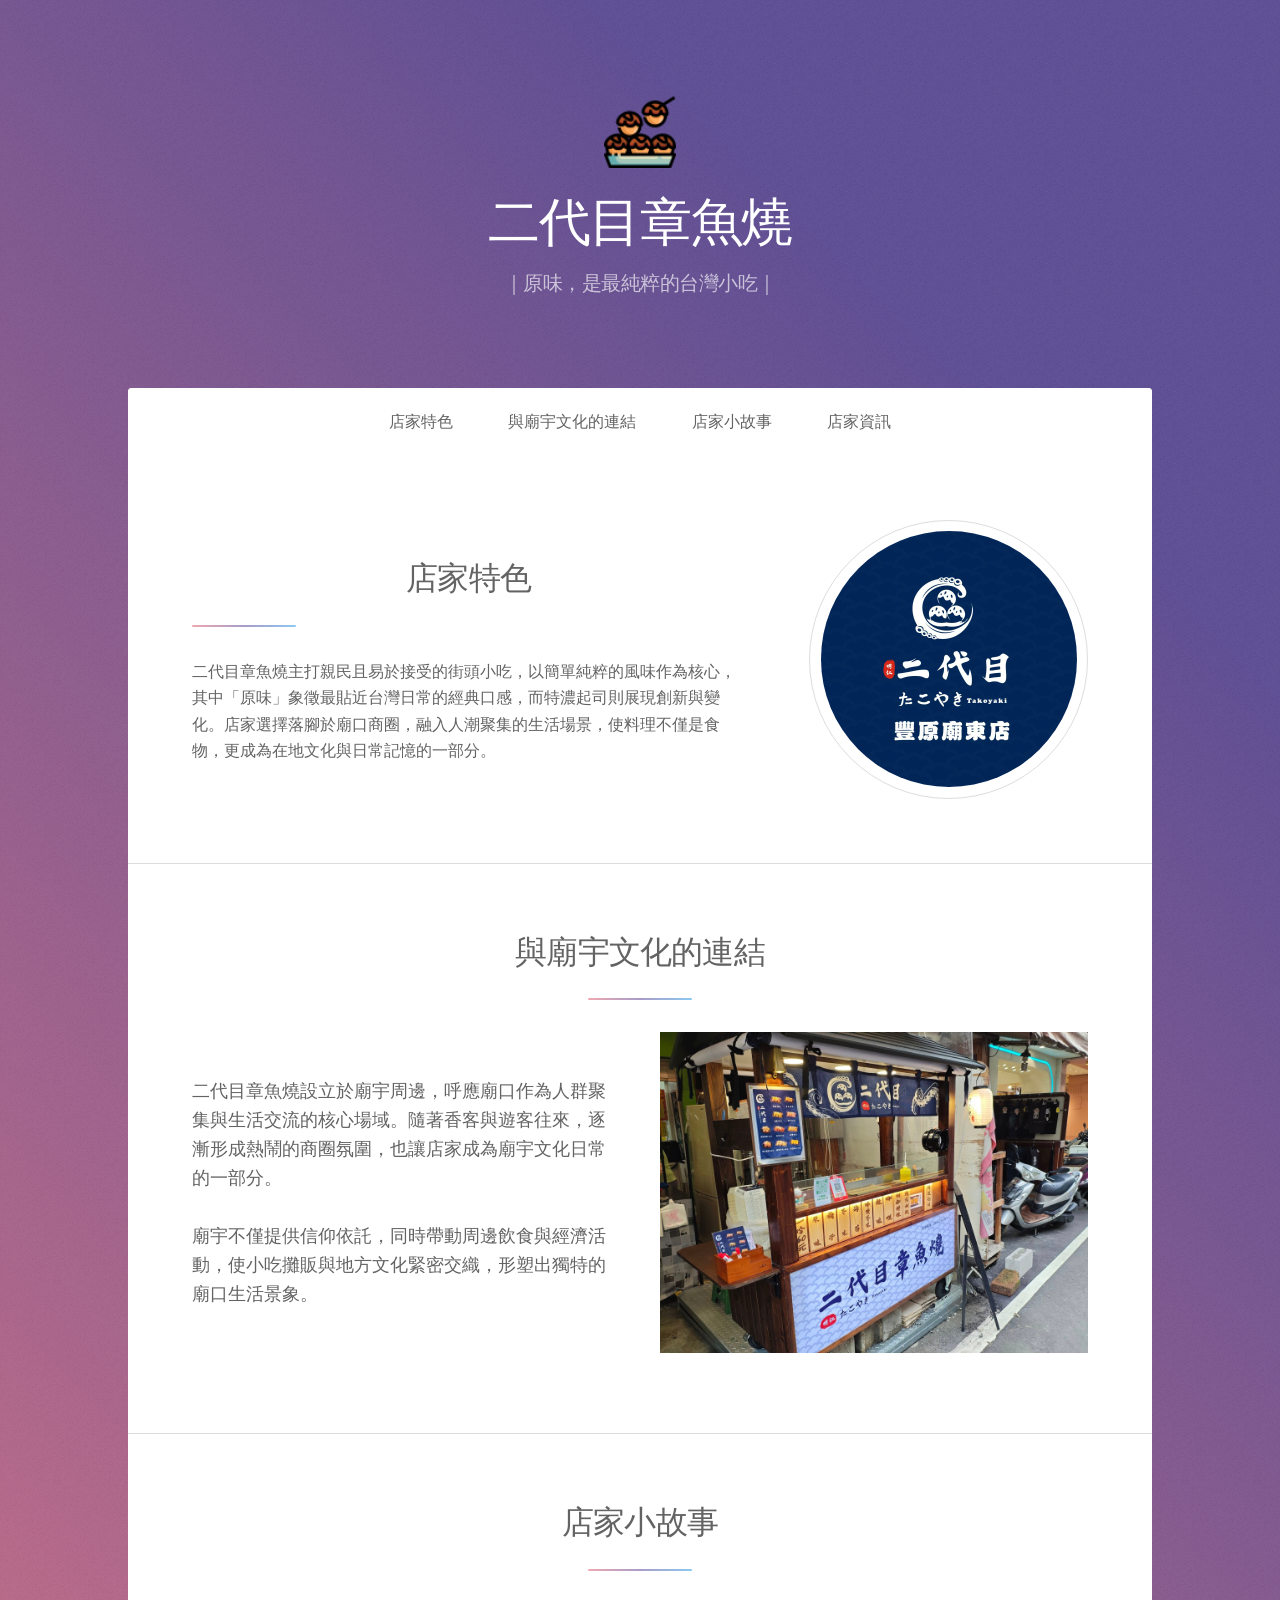
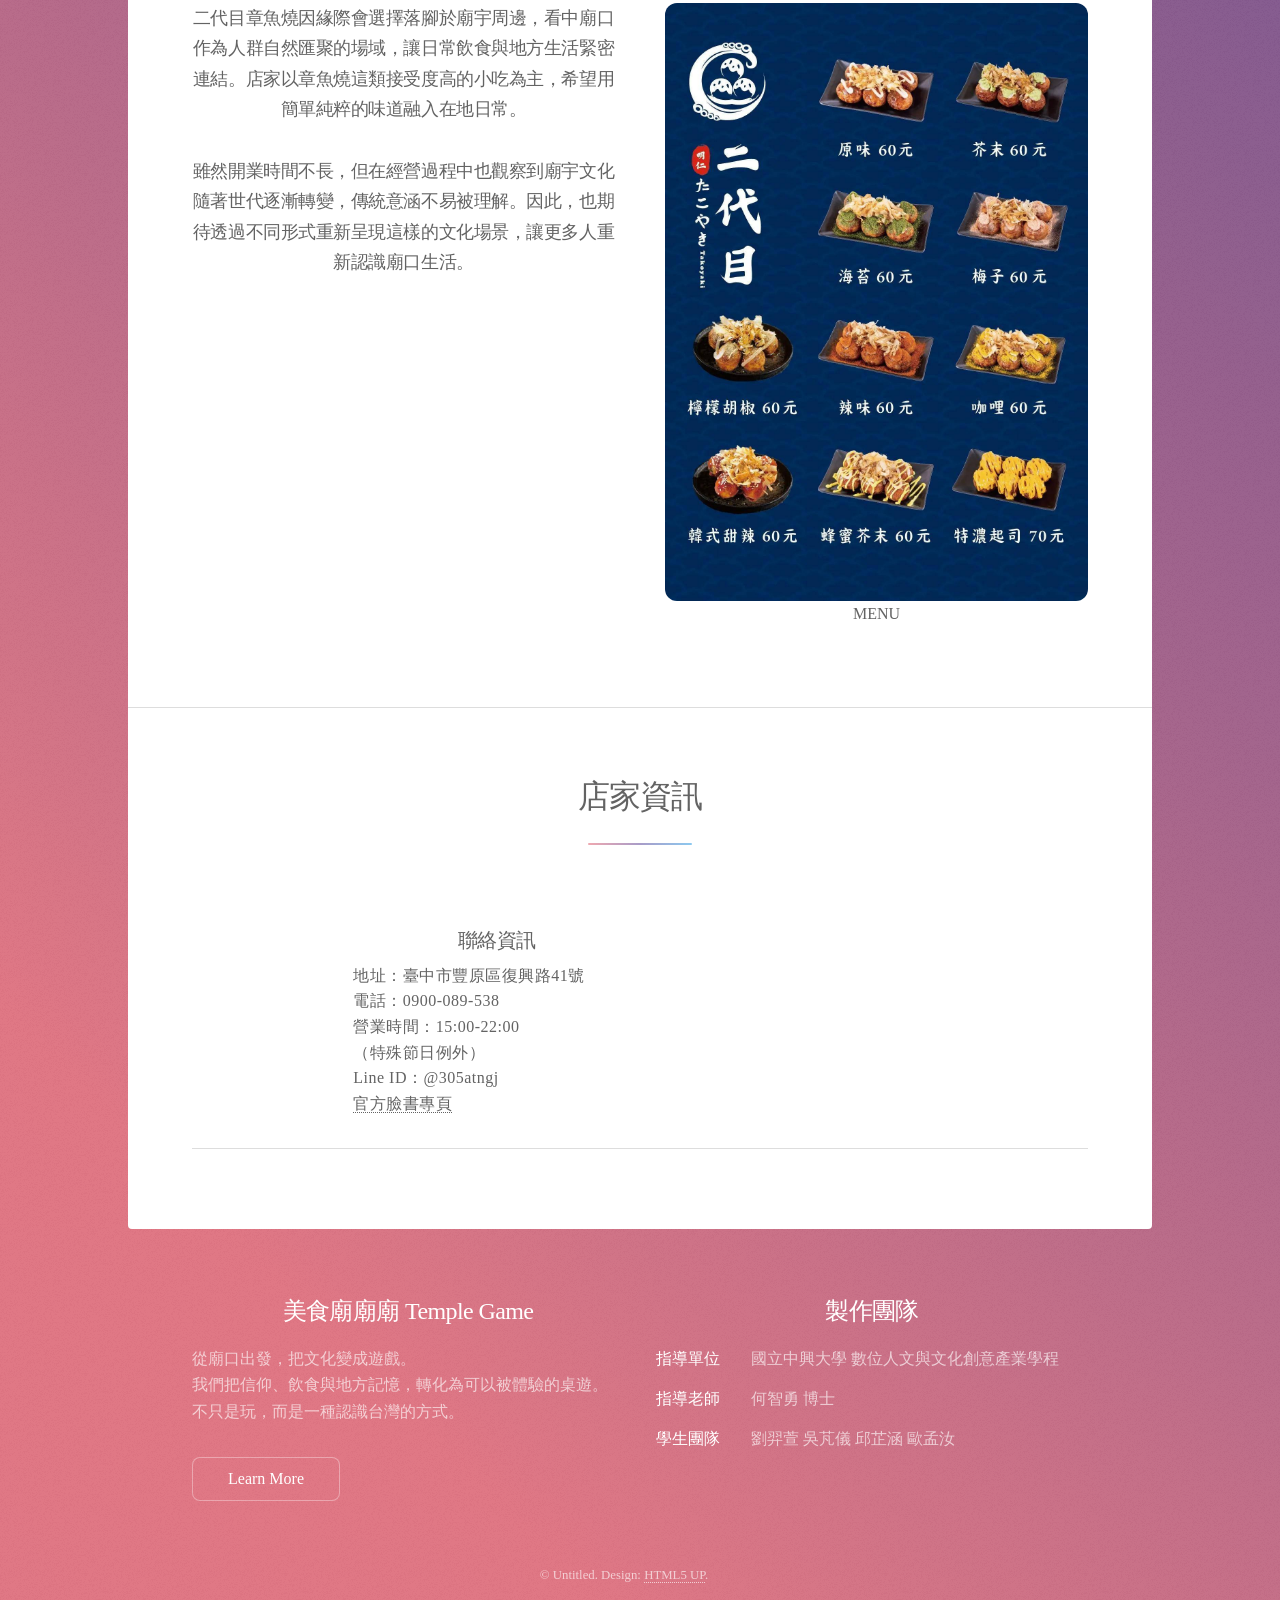
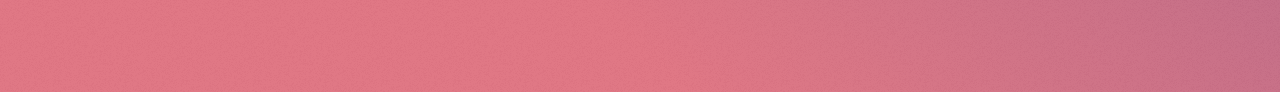
==== commit d932dd2b: "Add files via upload" ====
--- a/index.html
+++ b/index.html
@@ -6,7 +6,7 @@
 -->
 <html>
 	<head>
-		<title>takoyaki</title>
+		<title>二代目章魚燒</title>
 		<meta charset="utf-8" />
 		<meta name="viewport" content="width=device-width, initial-scale=1, user-scalable=no" />
 		<link rel="stylesheet" href="assets/css/main.css" />
@@ -58,13 +58,23 @@
 							<section id="first" class="main special">
 								<header class="major">
 									<h2>與廟宇文化的連結</h2>
-								  <div class="container5">
-									<div class="col9">
-										二代目章魚燒設立於廟宇周邊，呼應廟口作為人群聚集與生活交流的核心場域。隨著香客與遊客往來，逐漸形成熱鬧的商圈氛圍，也讓店家成為廟宇文化日常的一部分。<br>
-										廟宇不僅提供信仰依託，同時帶動周邊飲食與經濟活動，使小吃攤販與地方文化緊密交織，形塑出獨特的廟口生活景象。</div>
-								
-									<div class="col10"><img src="takoyaki/shop.jpg" width="100%" height="100%" alt=""/></div>
-									    </div>
+								  
+									<div class="intro-section">
+  
+  <div class="intro-text">
+    二代目章魚燒設立於廟宇周邊，呼應廟口作為人群聚集與生活交流的核心場域。隨著香客與遊客往來，逐漸形成熱鬧的商圈氛圍，也讓店家成為廟宇文化日常的一部分。<br><br>
+										廟宇不僅提供信仰依託，同時帶動周邊飲食與經濟活動，使小吃攤販與地方文化緊密交織，形塑出獨特的廟口生活景象。
+
+  </div>
+
+  <div class="intro-image">
+<img src="takoyaki/shop.jpg" width="100%" height="100%" alt=""/>
+
+  </div>
+
+</div>
+									
+									
 								</header>
 								
 							</section>
@@ -72,12 +82,19 @@
 						<section id="second" class="main special">
 								<header class="major">
 								<h2>店家小故事</h2>
-								<div class="container6">									
-								  <div class="col11">
-								  二代目章魚燒因緣際會選擇落腳於廟宇周邊，看中廟口作為人群自然匯聚的場域，讓日常飲食與地方生活緊密連結。店家以章魚燒這類接受度高的小吃為主，希望用簡單純粹的味道融入在地日常。<br><br>雖然開業時間不長，但在經營過程中也觀察到廟宇文化隨著世代逐漸轉變，傳統意涵不易被理解。因此，也期待透過不同形式重新呈現這樣的文化場景，讓更多人重新認識廟口生活。</div>
-									<div class="col12"><img src="takoyaki/menu.jpg" width="90%" height="90%" alt=""/>
-									<br>MENU</div>
-								</div>
+									
+								<div class="story-section">
+
+  <div class="story-text">
+   
+    <p>二代目章魚燒因緣際會選擇落腳於廟宇周邊，看中廟口作為人群自然匯聚的場域，讓日常飲食與地方生活緊密連結。店家以章魚燒這類接受度高的小吃為主，希望用簡單純粹的味道融入在地日常。<br><br>雖然開業時間不長，但在經營過程中也觀察到廟宇文化隨著世代逐漸轉變，傳統意涵不易被理解。因此，也期待透過不同形式重新呈現這樣的文化場景，讓更多人重新認識廟口生活。</p>
+  </div>
+
+  <div class="story-image">
+    <img src="takoyaki/menu.jpg" width="100%" height="100%" alt=""/>MENU </div>
+
+</div>
+								
 							</header>
 							</section>
 
@@ -86,7 +103,7 @@
 								<header class="major">									
 									<h2>店家資訊</h2>
 									<div class="container7">
-										<div class="col13">
+										<div class="info-text">
 											<h3>聯絡資訊</h3>										
 									地址：臺中市豐原區復興路41號
 										<br>電話：0900-089-538
@@ -110,7 +127,7 @@
 							<h2>美食廟廟廟 Temple Game</h2>
 							<p>從廟口出發，把文化變成遊戲。
 							<br>我們把信仰、飲食與地方記憶，轉化為可以被體驗的桌遊。
-								不只是玩，而是一種認識台灣的方式。</p>
+							<br>不只是玩，而是一種認識台灣的方式。</p>
 							<ul class="actions">
 								<li><a href="generic.html" class="button">Learn More</a></li>
 							</ul>
@@ -142,4 +159,4 @@
 			<script src="assets/js/main.js"></script>
 
 	</body>
-</html>
+</html>
--- a/assets/css/main.css
+++ b/assets/css/main.css
@@ -41,6 +41,97 @@
     text-align: center;
     font-family: "jf openhuninn 2 1";
 }
+
+
+
+/* ⭐ 桌機版：左右各一半 */
+.intro-section {
+  display: flex;
+  align-items: center;
+  gap: 40px;
+}
+
+.intro-text{
+    width: 50%;
+    font-size: 110%;
+    text-align: left;
+}
+
+.intro-image {
+  width: 50%;   /* 重點：各佔一半 */
+}
+
+/* 圖片設定 */
+.intro-image img {
+  width: 100%;
+  height: auto;
+  display: block;
+}
+
+/* ⭐ 手機版：一條式 */
+@media screen and (max-width: 768px) {
+
+  .intro-section {
+    flex-direction: column;
+    align-items: center;
+  }
+
+
+  .intro-text,
+  .intro-image {
+    width: 100%;   /* 滿版 */
+  }
+
+  .intro-text {
+    text-align: left;
+  }
+
+  .intro-image {
+    text-align: center;
+    margin-top: 20px;
+  }
+
+  .intro-image img {
+    width: 70%;
+    max-width: 260px;
+  }
+}
+.intro-image {
+  width: 50%;
+  text-align: center; /* 讓圖片下方文字置中 */
+}
+
+.intro-image img {
+  width: 100%;
+  height: auto;
+  display: block;
+  margin: 0 auto;
+}
+
+
+
+.intro-image p {
+  text-align: center;
+  margin-top: 12px;
+}
+
+@media screen and (max-width: 768px) {
+  .intro-image {
+    width: 100%;
+    text-align: center;
+  }
+
+  .intro-image img {
+    width: 75%;
+    max-width: 280px;
+  }
+}
+
+
+
+
+
+
 .container1 {
     width: 88%;
     margin-left: auto;
@@ -217,8 +308,189 @@
 }
 
 
-
-
+/* ⭐ 桌機：左右各一半 */
+.story-section {
+  display: flex;
+  align-items: flex-start;
+  gap: 50px;
+}
+
+.story-text{
+    width: 50%;
+    font-size: 90%;
+}
+.story-image {
+  width: 50%;
+}
+
+/* 文字優化（你剛剛那段太鬆） */
+.story-text {
+  line-height: 1.7;
+}
+
+.story-text p {
+  margin-bottom: 12px;
+}
+
+/* 圖片 */
+.story-image img {
+  width: 100%;
+  height: auto;
+  border-radius: 12px;
+  display: block;
+}
+
+/* ⭐ 手機：上下排 */
+@media screen and (max-width: 768px) {
+
+  .story-section {
+    flex-direction: column;
+  }
+
+  .story-text,
+  .story-image {
+    width: 100%;
+  }
+
+  .story-image {
+    margin-top: 20px;
+    text-align: center;
+  }
+
+  .story-image img {
+    width: 85%;
+    max-width: 300px;
+  }
+}
+
+/* ⭐ 桌機版：左右各一半 */
+.intro-section {
+  display: flex;
+  align-items: center;
+  gap: 40px;
+}
+
+.intro-text{
+    width: 50%;
+    font-size: 110%;
+    text-align: left;
+}
+
+.intro-image {
+  width: 50%;   /* 重點：各佔一半 */
+}
+
+/* 圖片設定 */
+.intro-image img {
+  width: 100%;
+  height: auto;
+  display: block;
+}
+
+/* ⭐ 手機版：一條式 */
+@media screen and (max-width: 768px) {
+
+  .intro-section {
+    flex-direction: column;
+    align-items: center;
+  }
+
+
+  .intro-text,
+  .intro-image {
+    width: 100%;   /* 滿版 */
+  }
+
+  .intro-text {
+    text-align: center;
+  }
+
+  .intro-image {
+    text-align: center;
+    margin-top: 20px;
+  }
+
+  .intro-image img {
+    width: 70%;
+    max-width: 260px;
+  }
+}
+.intro-image {
+  width: 50%;
+  text-align: center; /* 讓圖片下方文字置中 */
+}
+
+.intro-image img {
+  width: 100%;
+  height: auto;
+  display: block;
+  margin: 0 auto;
+}
+
+
+
+.intro-image p {
+  text-align: center;
+  margin-top: 12px;
+}
+
+/* ⭐ 桌機版：左右排 */
+.info-section {
+  display: flex;
+  align-items: flex-start;
+  gap: 40px;
+}
+.info-text {
+    line-height: 1.6;
+    letter-spacing: 0.5px;
+    padding-left: 10%;
+    padding-top: 28px;
+    text-align: left;
+}
+
+.info-text h3 {
+    margin-top: 20px;
+    margin-bottom: 8px;
+    text-align: center;
+}
+
+.info-text p {
+    margin: 4px 0;
+    text-align: center;
+}
+.info-text,
+.info-map {
+  width: 50%;
+}
+
+/* 地圖不要爆版 */
+.info-map iframe {
+  width: 100%;
+  height: 400px;
+  border: 0;
+}
+
+/* ⭐ 手機版：上下排（一條式） */
+@media screen and (max-width: 768px) {
+
+  .info-section {
+    flex-direction: column;  /* 改直排 */
+    align-items: center;
+  }
+
+  .info-text,
+  .info-map {
+    width: 100%;
+  }
+
+  .info-map {
+    margin-top: 20px;
+  }
+
+  .info-map iframe {
+    height: 300px; /* 手機稍微矮一點 */
+  }
+}
 
 
 
@@ -310,12 +582,162 @@
 }
 
 
-
-
-
-
-
-
+.voices {
+  padding: 80px 8%;
+  text-align: center;
+}
+
+.voices h2 {
+  text-align: center;
+  font-family: "jf openhuninn 2 1";
+}
+
+.voice-list {
+  display: grid;
+  grid-template-columns: repeat(2, 1fr); /* 一列兩個 */
+  gap: 80px 60px; /* 上下間距、左右間距 */
+  max-width: 900px; /* 控制整體寬度，會更精緻 */
+  margin: 0 auto; /* 置中 */
+}
+
+@media (max-width: 600px) {
+  .voice-list {
+    grid-template-columns: 1fr; /* 手機一列一個 */
+    gap: 50px;
+  }
+
+  .voice-card {
+    text-align: center;
+  }
+
+  .voice-card p {
+    text-align: left;
+  }
+}
+
+.voice-card {
+  text-align: left;
+}
+
+.voice-card img {
+  width: 180px;
+  height: 180px;
+  object-fit: cover;
+  border-radius: 50%;
+  display: block;
+  margin: 0 auto 25px;
+}
+
+.voice-card h3 {
+  font-size: 22px;
+  margin-bottom: 15px;
+  text-align: center;
+}
+
+.voice-card p {
+  font-size: 17px;
+  line-height: 1.8;
+}
+
+
+.shop-section {
+  padding: 70px 8%;
+  text-align: center;
+}
+
+.shop-section h2 {
+  margin-bottom: 40px;
+  color: #555;
+}
+
+.shop-grid {
+  display: grid;
+  grid-template-columns: repeat(2, 1fr);
+  gap: 28px;
+}
+
+.shop-card {
+  display: block;
+  text-decoration: none;
+  color: #555;
+  background: #fff;
+  border-radius: 18px;
+  overflow: hidden;
+  box-shadow: 0 8px 24px rgba(0, 0, 0, 0.08);
+  transition: 0.3s ease;
+}
+
+.shop-card:hover {
+  transform: translateY(-6px);
+  box-shadow: 0 14px 32px rgba(0, 0, 0, 0.12);
+}
+
+.shop-card img {
+  width: 100%;
+  height: 190px;
+  object-fit: cover;
+  display: block;
+}
+
+.shop-info {
+  padding: 18px 16px 22px;
+}
+
+.shop-info h3 {
+  font-size: 20px;
+  margin: 0 0 8px;
+}
+
+.shop-info p {
+  font-size: 15px;
+  line-height: 1.6;
+  margin: 0;
+  color: #777;
+}
+
+/* 平板：3欄 */
+@media screen and (max-width: 1024px) {
+  .shop-grid {
+    grid-template-columns: repeat(2, 1fr);
+  }
+}
+
+/* 手機：2欄 */
+@media screen and (max-width: 768px) {
+  .shop-section {
+    padding: 50px 6%;
+  }
+
+  .shop-grid {
+    grid-template-columns: repeat(1, 1fr);
+    gap: 18px;
+  }
+
+  .shop-card img {
+    height: 130px;
+  }
+
+  .shop-info {
+    padding: 12px 10px 16px;
+  }
+
+  .shop-info h3 {
+    font-size: 16px;
+  }
+
+  .shop-info p {
+    font-size: 13px;
+  }
+}
+
+
+
+
+
+
+.avatar {
+  border: 2px solid #ddd;
+}
 
 	@media screen and (max-width: 480px) {
 
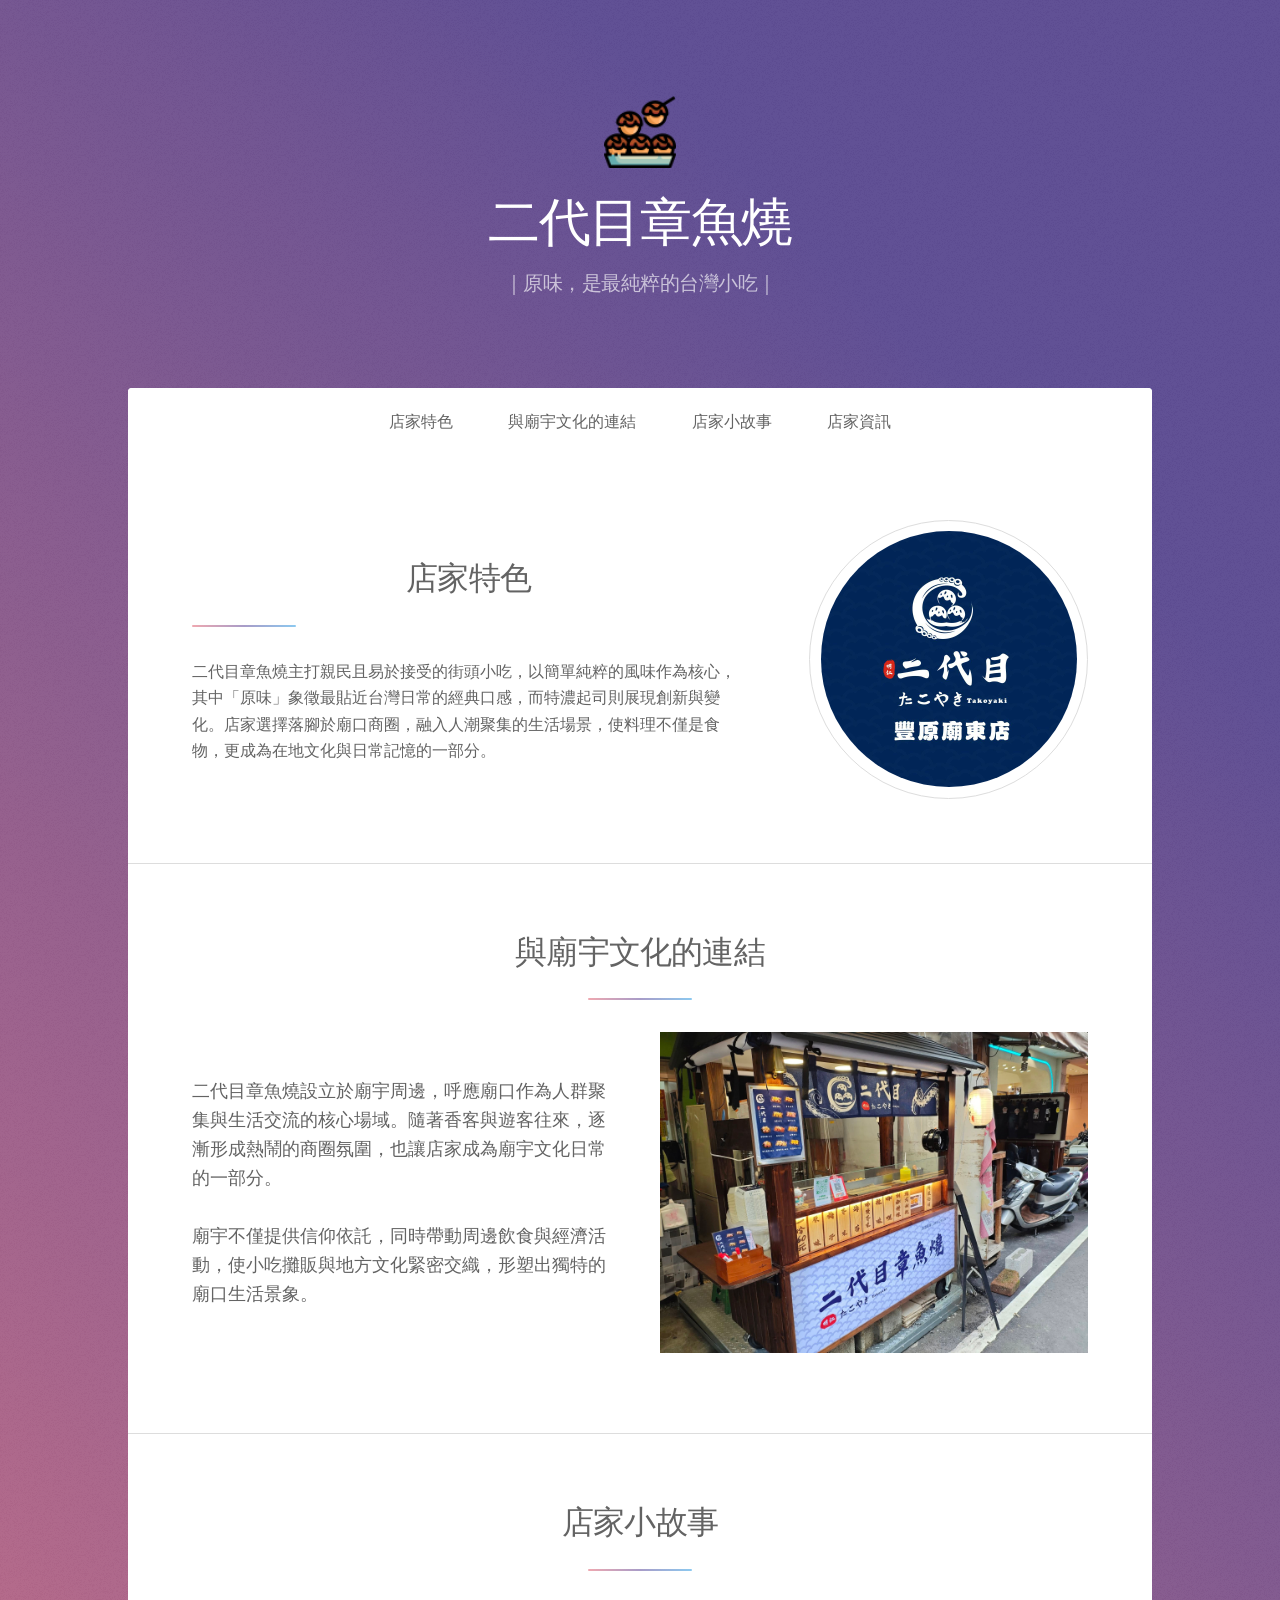
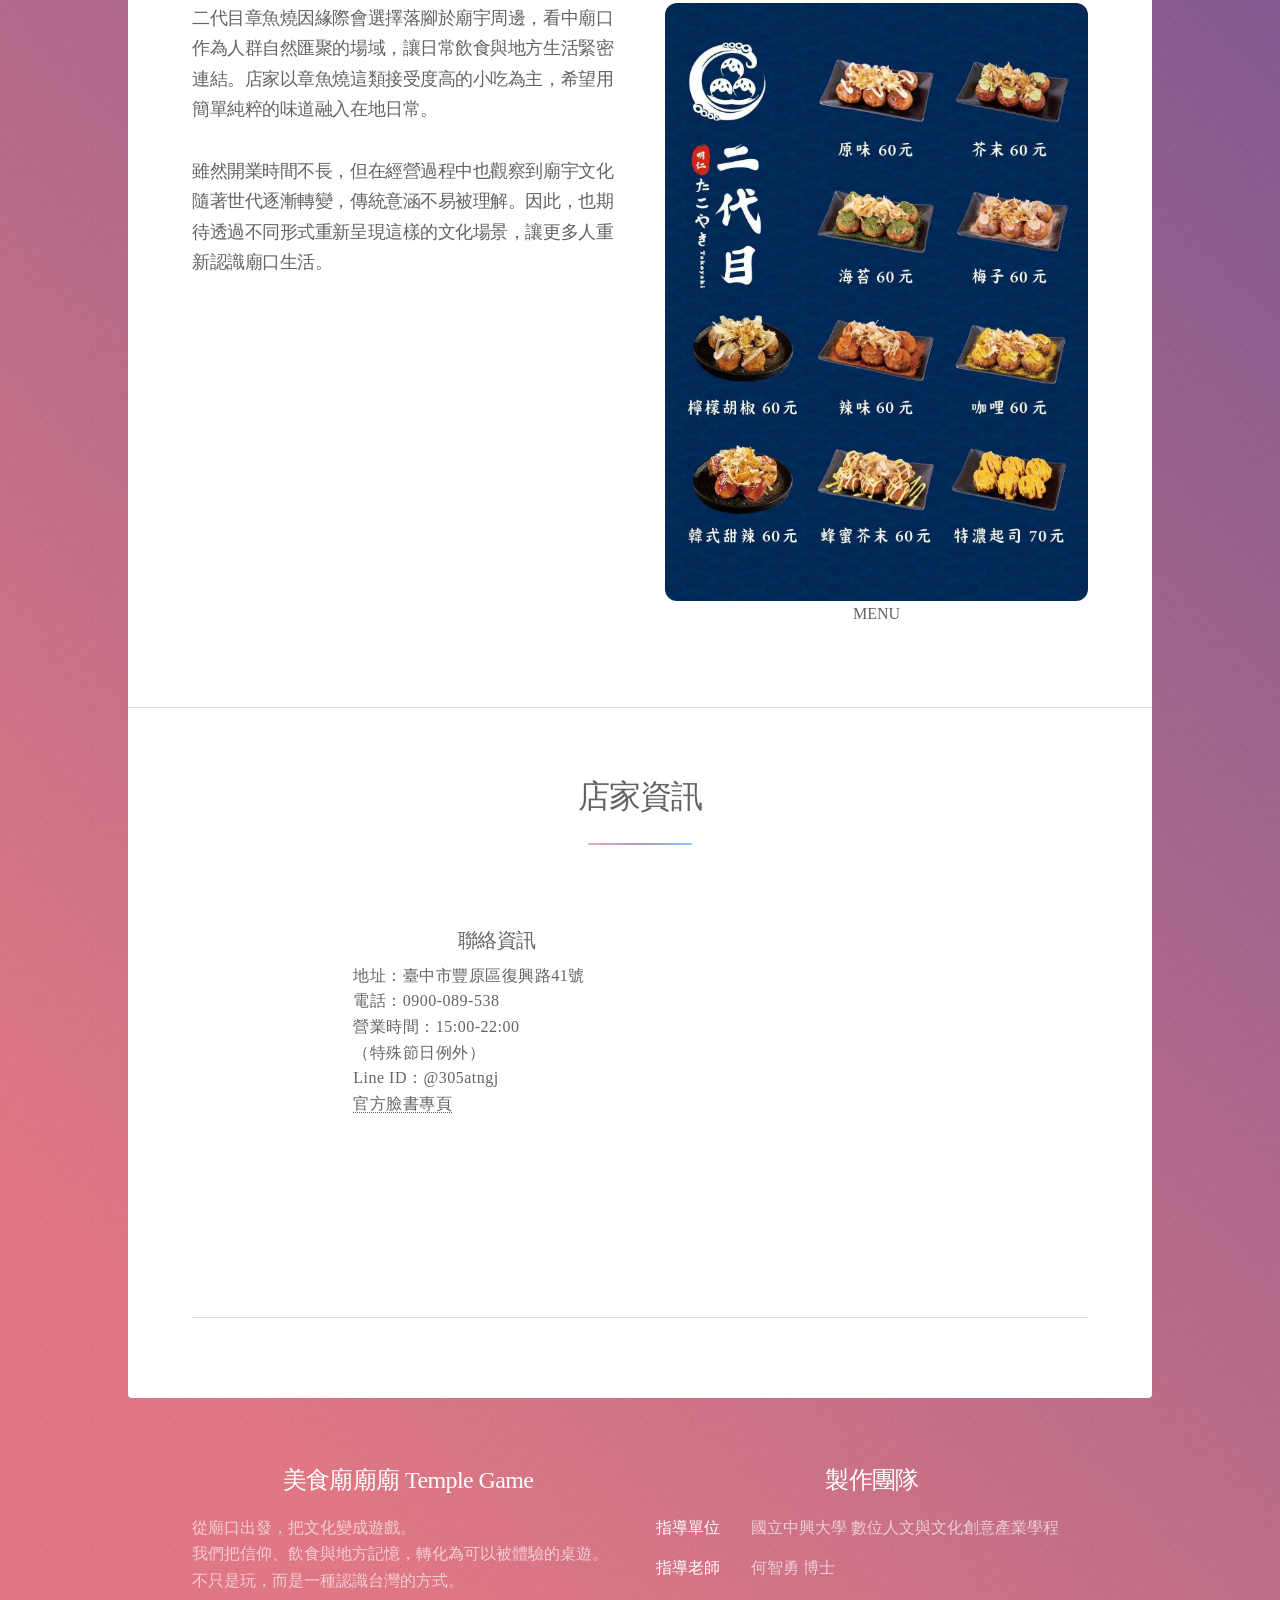
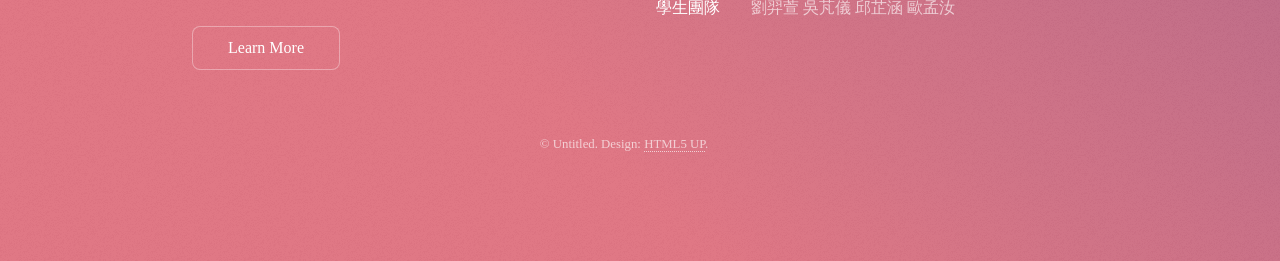
==== commit a05e0227: "Add files via upload" ====
--- a/index.html
+++ b/index.html
@@ -112,7 +112,7 @@
 										<br>Line ID：@305atngj
 										<br><a href="https://www.facebook.com/share/1GeaMpyYZF/?mibextid=wwXIfr">官方臉書專頁</a>
 											</div>
-										<div class="col14"><iframe src="https://www.google.com/maps/embed?pb=!1m18!1m12!1m3!1d3637.7516916624704!2d120.719757!3d24.250462!2m3!1f0!2f0!3f0!3m2!1i1024!2i768!4f13.1!3m3!1m2!1s0x34691b683bb442f3%3A0xc1ef2f9bd3ce5010!2z5piO5LuB5LqM5Luj55uu56ug6a2a54eSLeixkOWOn-W7n-adseW6lw!5e0!3m2!1szh-TW!2stw!4v1776700663095!5m2!1szh-TW!2stw" width="100%" height="100%" style="border:0;" allowfullscreen="" loading="lazy" referrerpolicy="no-referrer-when-downgrade"></iframe></div>
+										<div class="info-map"><iframe src="https://www.google.com/maps/embed?pb=!1m18!1m12!1m3!1d3637.7516916624704!2d120.719757!3d24.250462!2m3!1f0!2f0!3f0!3m2!1i1024!2i768!4f13.1!3m3!1m2!1s0x34691b683bb442f3%3A0xc1ef2f9bd3ce5010!2z5piO5LuB5LqM5Luj55uu56ug6a2a54eSLeixkOWOn-W7n-adseW6lw!5e0!3m2!1szh-TW!2stw!4v1776700663095!5m2!1szh-TW!2stw" width="100%" height="100%" style="border:0;" allowfullscreen="" loading="lazy" referrerpolicy="no-referrer-when-downgrade"></iframe></div>
 									</div>
 									<hr>
 								</header>
--- a/assets/css/main.css
+++ b/assets/css/main.css
@@ -325,7 +325,9 @@
 
 /* 文字優化（你剛剛那段太鬆） */
 .story-text {
-  line-height: 1.7;
+    line-height: 1.7;
+    text-align: left;
+    font-size: 90%;
 }
 
 .story-text p {
@@ -402,7 +404,7 @@
   }
 
   .intro-text {
-    text-align: center;
+    text-align: left;
   }
 
   .intro-image {
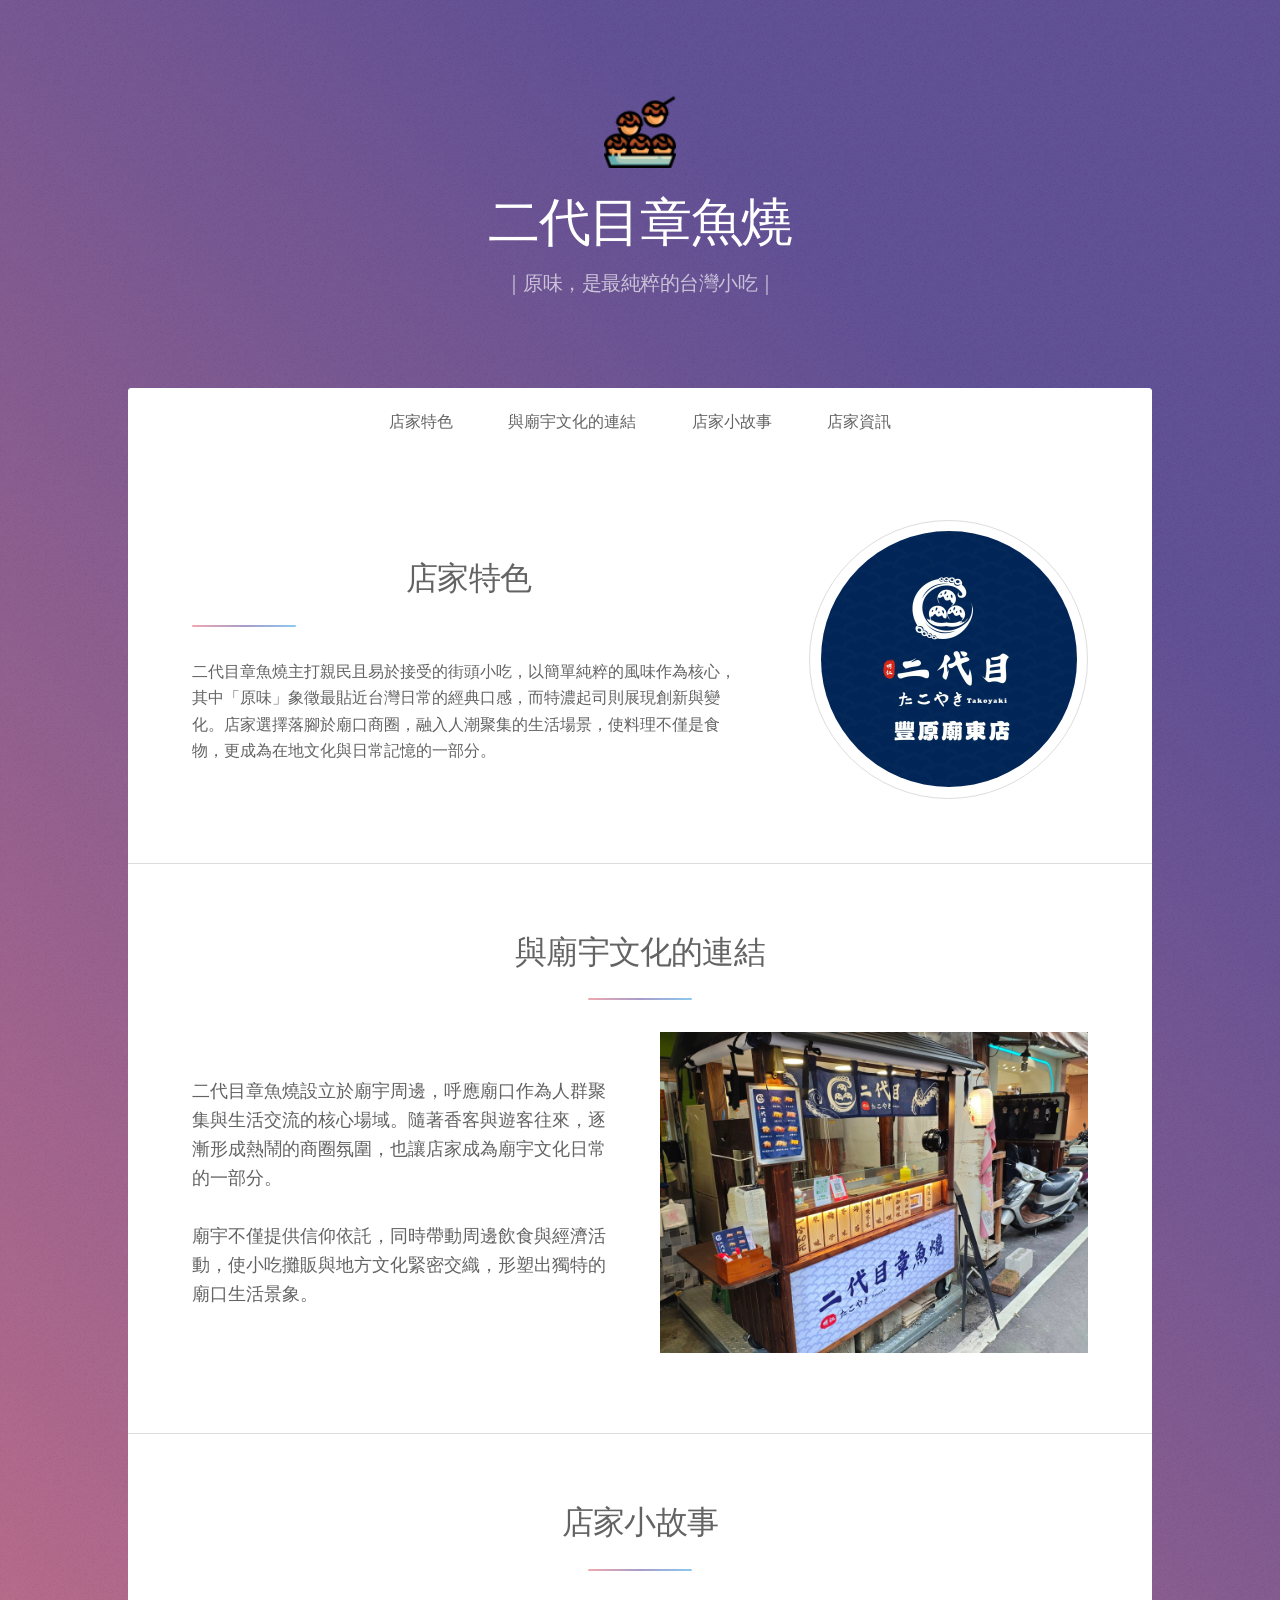
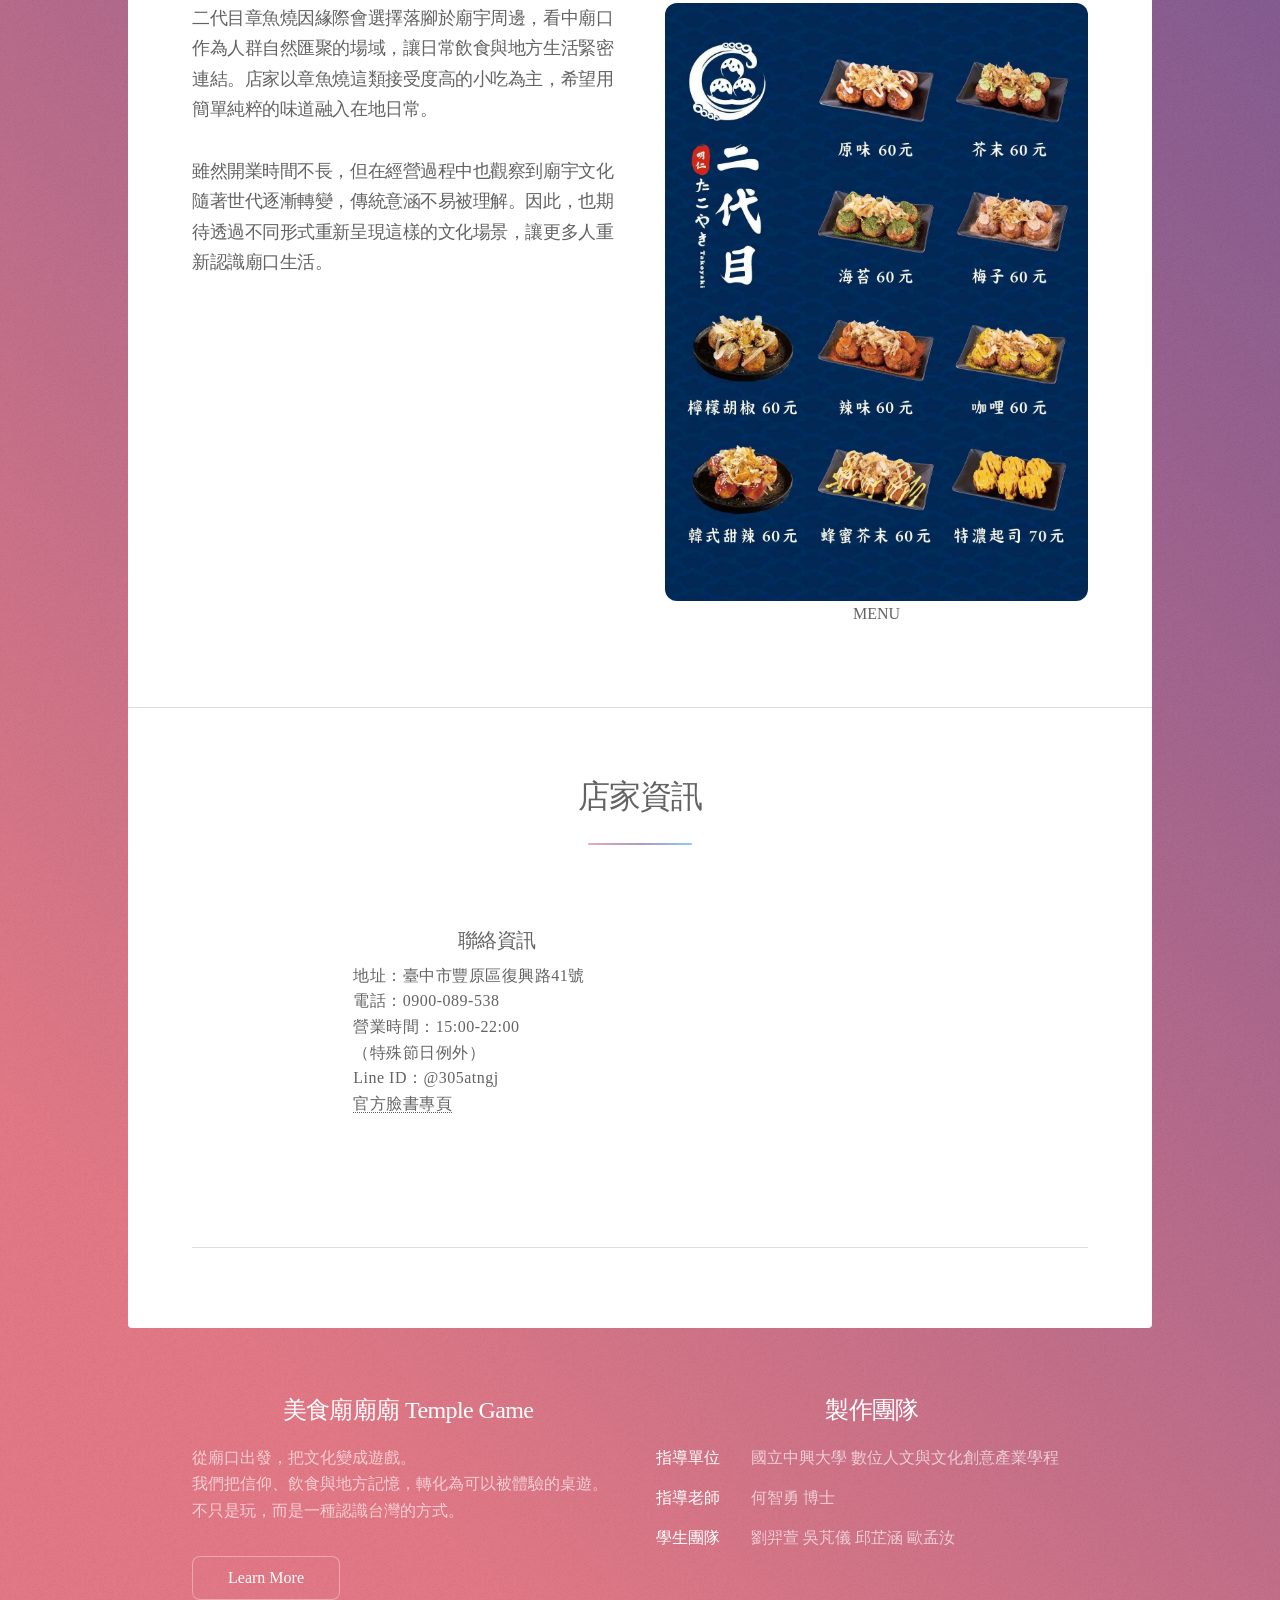
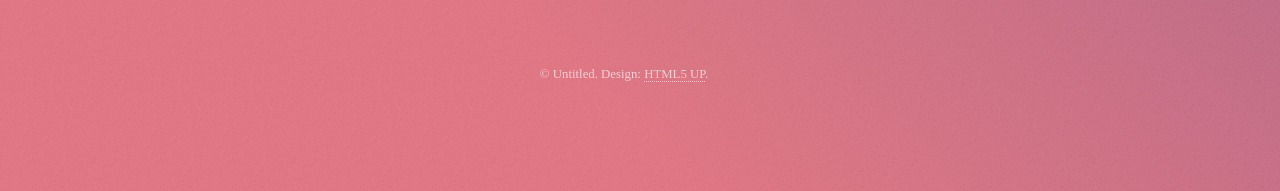
==== commit 3d50a064: "Add files via upload" ====
--- a/index.html
+++ b/index.html
@@ -112,7 +112,7 @@
 										<br>Line ID：@305atngj
 										<br><a href="https://www.facebook.com/share/1GeaMpyYZF/?mibextid=wwXIfr">官方臉書專頁</a>
 											</div>
-										<div class="info-map"><iframe src="https://www.google.com/maps/embed?pb=!1m18!1m12!1m3!1d3637.7516916624704!2d120.719757!3d24.250462!2m3!1f0!2f0!3f0!3m2!1i1024!2i768!4f13.1!3m3!1m2!1s0x34691b683bb442f3%3A0xc1ef2f9bd3ce5010!2z5piO5LuB5LqM5Luj55uu56ug6a2a54eSLeixkOWOn-W7n-adseW6lw!5e0!3m2!1szh-TW!2stw!4v1776700663095!5m2!1szh-TW!2stw" width="100%" height="100%" style="border:0;" allowfullscreen="" loading="lazy" referrerpolicy="no-referrer-when-downgrade"></iframe></div>
+										<div class="store-info-map"><iframe src="https://www.google.com/maps/embed?pb=!1m18!1m12!1m3!1d3637.7516916624704!2d120.719757!3d24.250462!2m3!1f0!2f0!3f0!3m2!1i1024!2i768!4f13.1!3m3!1m2!1s0x34691b683bb442f3%3A0xc1ef2f9bd3ce5010!2z5piO5LuB5LqM5Luj55uu56ug6a2a54eSLeixkOWOn-W7n-adseW6lw!5e0!3m2!1szh-TW!2stw!4v1776700663095!5m2!1szh-TW!2stw" width="100%" height="100%" style="border:0;" allowfullscreen="" loading="lazy" referrerpolicy="no-referrer-when-downgrade"></iframe></div>
 									</div>
 									<hr>
 								</header>
--- a/assets/css/main.css
+++ b/assets/css/main.css
@@ -129,7 +129,47 @@
 
 
 
-
+/* 電腦版：左文字右地圖 */
+.store-info-wrap {
+  display: flex;
+  align-items: center;
+  justify-content: center;
+  gap: 60px;
+}
+
+.store-info-text,
+.store-info-map {
+  width: 50%;
+}
+
+.store-info-map iframe {
+  width: 100%;
+  height: 330px;
+  border: 0;
+}
+
+/* 手機版：文字在上，地圖在下 */
+@media screen and (max-width: 768px) {
+  .store-info-wrap {
+    flex-direction: column;
+    gap: 30px;
+  }
+
+  .store-info-text,
+  .store-info-map {
+    width: 100%;
+  }
+
+  .store-info-map {
+    display: block !important;
+  }
+
+  .store-info-map iframe {
+    display: block !important;
+    width: 100%;
+    height: 280px;
+  }
+}
 
 
 .container1 {
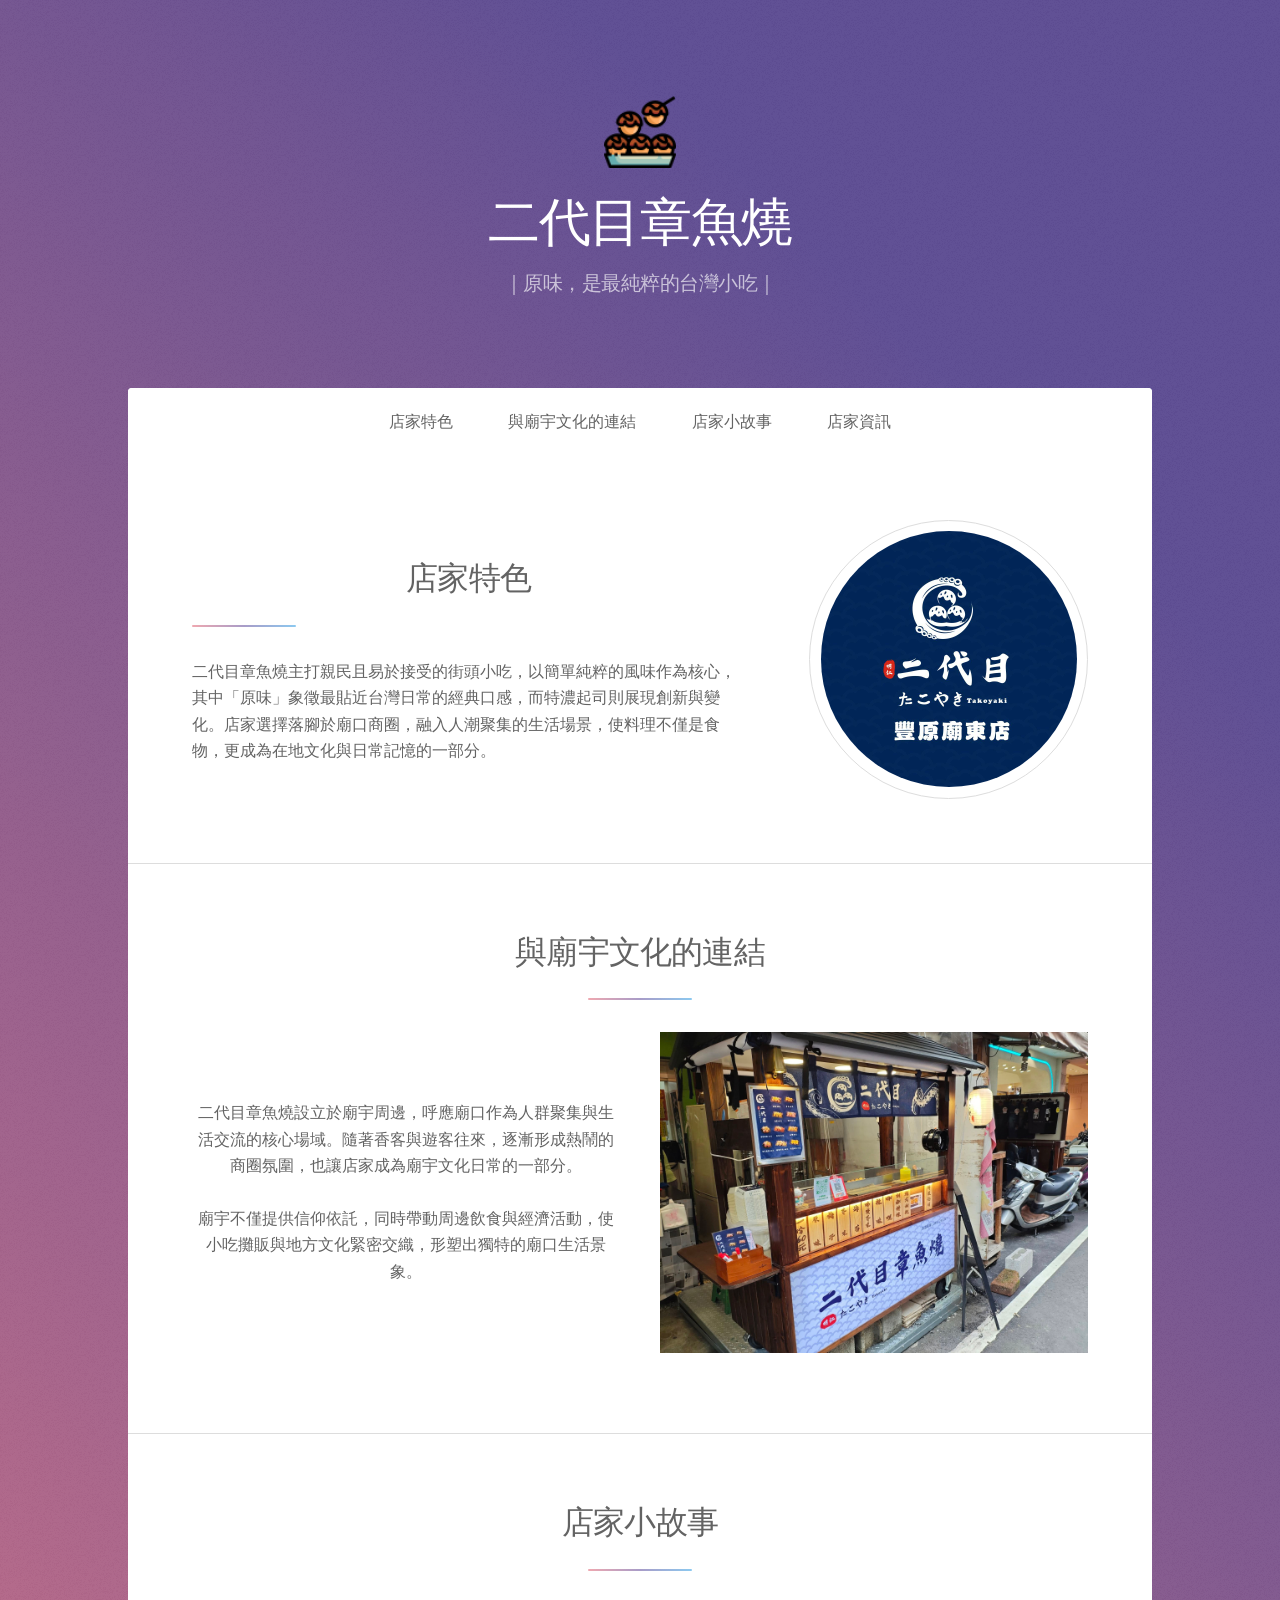
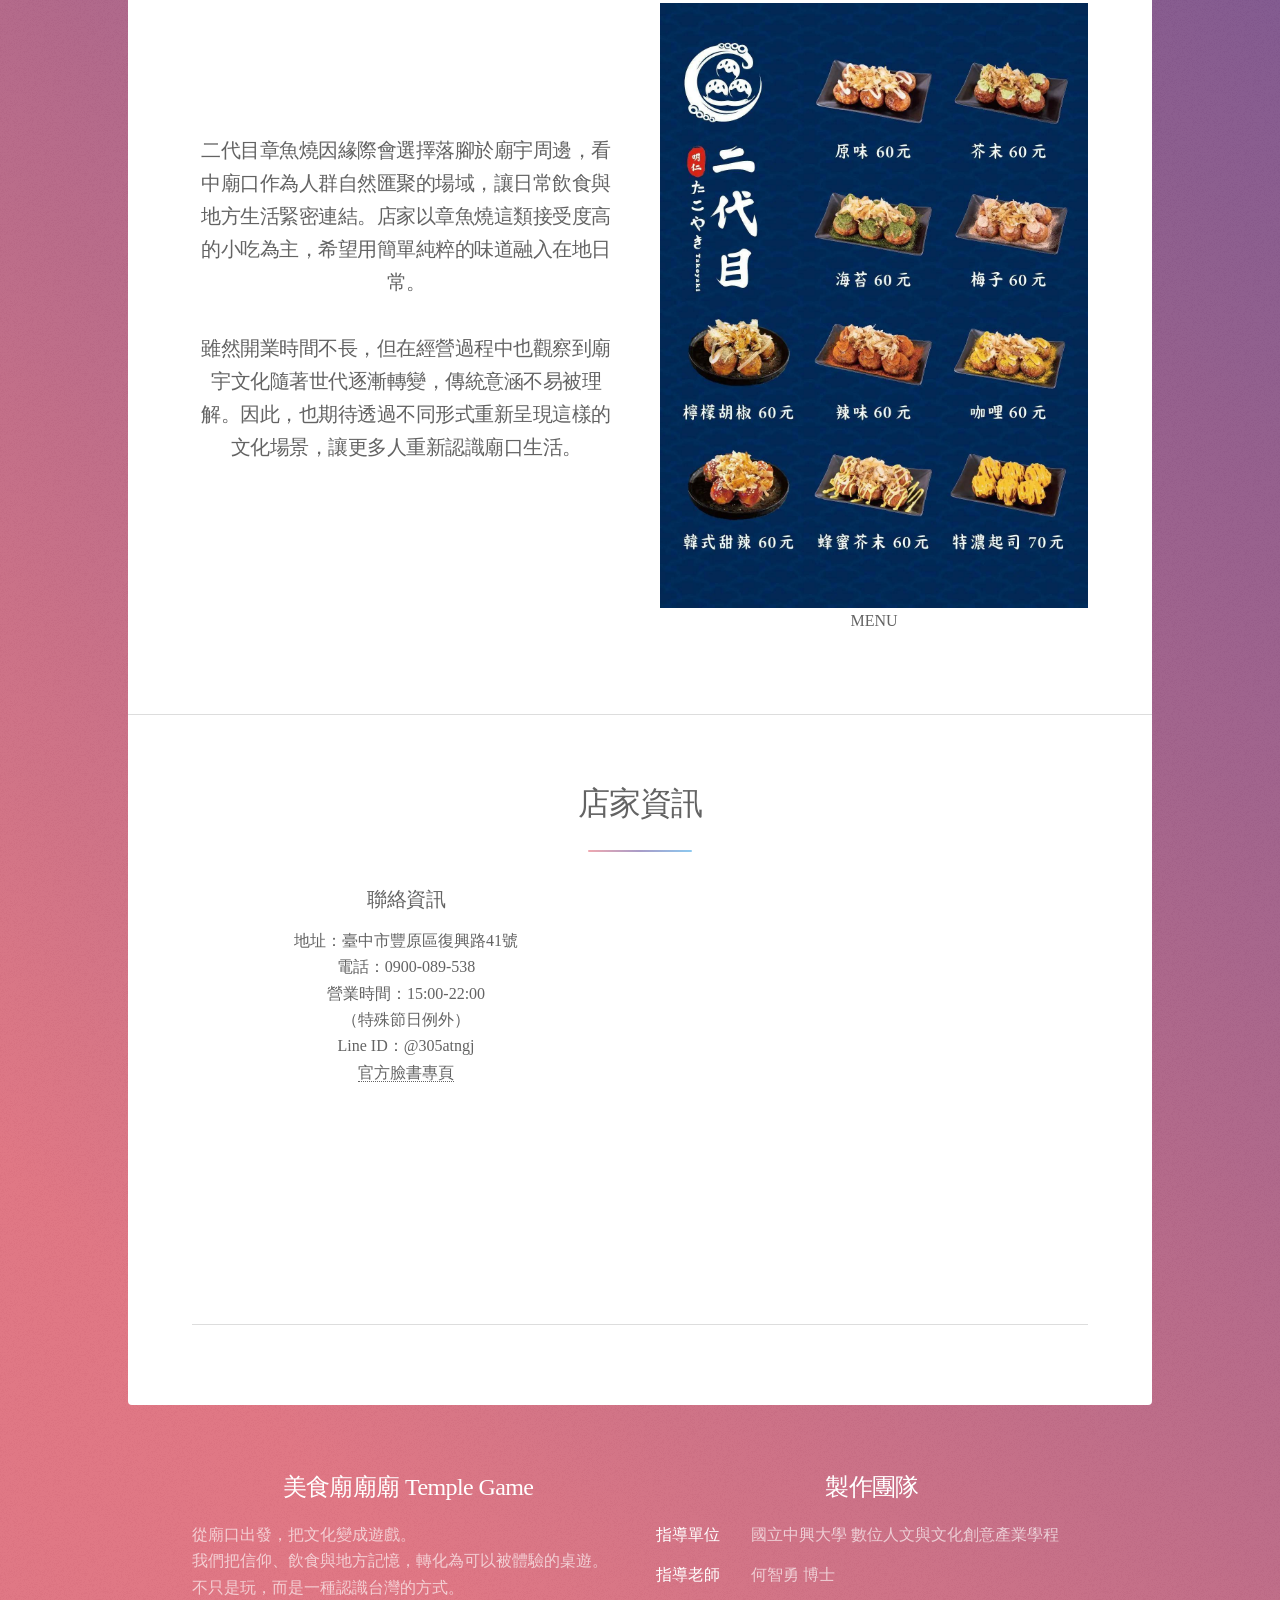
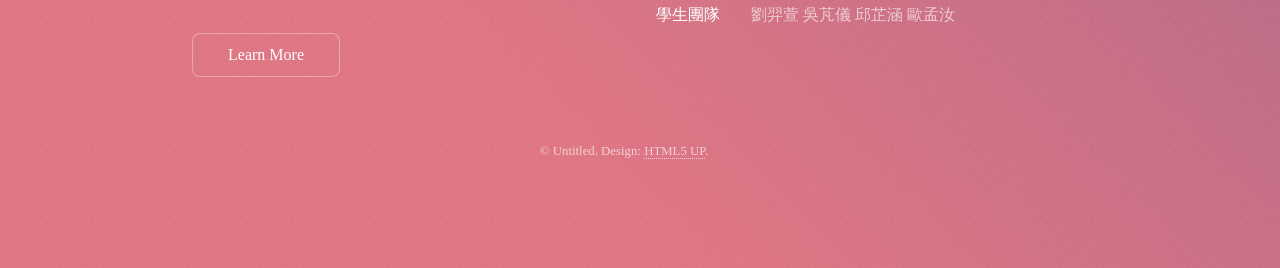
==== commit 9f60c6db: "Add files via upload" ====
--- a/index.html
+++ b/index.html
@@ -82,18 +82,16 @@
 						<section id="second" class="main special">
 								<header class="major">
 								<h2>店家小故事</h2>
-									
-								<div class="story-section">
+								<div class="intro-section">
 
-  <div class="story-text">
-   
+  <div class="intro-text">
     <p>二代目章魚燒因緣際會選擇落腳於廟宇周邊，看中廟口作為人群自然匯聚的場域，讓日常飲食與地方生活緊密連結。店家以章魚燒這類接受度高的小吃為主，希望用簡單純粹的味道融入在地日常。<br><br>雖然開業時間不長，但在經營過程中也觀察到廟宇文化隨著世代逐漸轉變，傳統意涵不易被理解。因此，也期待透過不同形式重新呈現這樣的文化場景，讓更多人重新認識廟口生活。</p>
   </div>
 
-  <div class="story-image">
+  <div class="intro-image">
     <img src="takoyaki/menu.jpg" width="100%" height="100%" alt=""/>MENU </div>
-
-</div>
+  </div>
+	
 								
 							</header>
 							</section>
@@ -102,7 +100,7 @@
 							<section id="cta" class="main special">
 								<header class="major">									
 									<h2>店家資訊</h2>
-									<div class="container7">
+									<div class="info-section">
 										<div class="info-text">
 											<h3>聯絡資訊</h3>										
 									地址：臺中市豐原區復興路41號
@@ -112,7 +110,7 @@
 										<br>Line ID：@305atngj
 										<br><a href="https://www.facebook.com/share/1GeaMpyYZF/?mibextid=wwXIfr">官方臉書專頁</a>
 											</div>
-										<div class="store-info-map"><iframe src="https://www.google.com/maps/embed?pb=!1m18!1m12!1m3!1d3637.7516916624704!2d120.719757!3d24.250462!2m3!1f0!2f0!3f0!3m2!1i1024!2i768!4f13.1!3m3!1m2!1s0x34691b683bb442f3%3A0xc1ef2f9bd3ce5010!2z5piO5LuB5LqM5Luj55uu56ug6a2a54eSLeixkOWOn-W7n-adseW6lw!5e0!3m2!1szh-TW!2stw!4v1776700663095!5m2!1szh-TW!2stw" width="100%" height="100%" style="border:0;" allowfullscreen="" loading="lazy" referrerpolicy="no-referrer-when-downgrade"></iframe></div>
+										<div class="info-map"><iframe src="https://www.google.com/maps/embed?pb=!1m18!1m12!1m3!1d3637.7516916624704!2d120.719757!3d24.250462!2m3!1f0!2f0!3f0!3m2!1i1024!2i768!4f13.1!3m3!1m2!1s0x34691b683bb442f3%3A0xc1ef2f9bd3ce5010!2z5piO5LuB5LqM5Luj55uu56ug6a2a54eSLeixkOWOn-W7n-adseW6lw!5e0!3m2!1szh-TW!2stw!4v1776700663095!5m2!1szh-TW!2stw" width="100%" height="100%" style="border:0;" allowfullscreen="" loading="lazy" referrerpolicy="no-referrer-when-downgrade"></iframe></div>
 									</div>
 									<hr>
 								</header>
--- a/assets/css/main.css
+++ b/assets/css/main.css
@@ -51,12 +51,7 @@
   gap: 40px;
 }
 
-.intro-text{
-    width: 50%;
-    font-size: 110%;
-    text-align: left;
-}
-
+.intro-text,
 .intro-image {
   width: 50%;   /* 重點：各佔一半 */
 }
@@ -83,7 +78,7 @@
   }
 
   .intro-text {
-    text-align: left;
+    text-align: center;
   }
 
   .intro-image {
@@ -129,47 +124,7 @@
 
 
 
-/* 電腦版：左文字右地圖 */
-.store-info-wrap {
-  display: flex;
-  align-items: center;
-  justify-content: center;
-  gap: 60px;
-}
-
-.store-info-text,
-.store-info-map {
-  width: 50%;
-}
-
-.store-info-map iframe {
-  width: 100%;
-  height: 330px;
-  border: 0;
-}
-
-/* 手機版：文字在上，地圖在下 */
-@media screen and (max-width: 768px) {
-  .store-info-wrap {
-    flex-direction: column;
-    gap: 30px;
-  }
-
-  .store-info-text,
-  .store-info-map {
-    width: 100%;
-  }
-
-  .store-info-map {
-    display: block !important;
-  }
-
-  .store-info-map iframe {
-    display: block !important;
-    width: 100%;
-    height: 280px;
-  }
-}
+
 
 
 .container1 {
@@ -348,63 +303,6 @@
 }
 
 
-/* ⭐ 桌機：左右各一半 */
-.story-section {
-  display: flex;
-  align-items: flex-start;
-  gap: 50px;
-}
-
-.story-text{
-    width: 50%;
-    font-size: 90%;
-}
-.story-image {
-  width: 50%;
-}
-
-/* 文字優化（你剛剛那段太鬆） */
-.story-text {
-    line-height: 1.7;
-    text-align: left;
-    font-size: 90%;
-}
-
-.story-text p {
-  margin-bottom: 12px;
-}
-
-/* 圖片 */
-.story-image img {
-  width: 100%;
-  height: auto;
-  border-radius: 12px;
-  display: block;
-}
-
-/* ⭐ 手機：上下排 */
-@media screen and (max-width: 768px) {
-
-  .story-section {
-    flex-direction: column;
-  }
-
-  .story-text,
-  .story-image {
-    width: 100%;
-  }
-
-  .story-image {
-    margin-top: 20px;
-    text-align: center;
-  }
-
-  .story-image img {
-    width: 85%;
-    max-width: 300px;
-  }
-}
-
 /* ⭐ 桌機版：左右各一半 */
 .intro-section {
   display: flex;
@@ -412,14 +310,10 @@
   gap: 40px;
 }
 
-.intro-text{
-    width: 50%;
-    font-size: 110%;
-    text-align: left;
-}
-
+.intro-text,
 .intro-image {
-  width: 50%;   /* 重點：各佔一半 */
+    width: 50%;   /* 重點：各佔一半 */
+    font-size: 100%;
 }
 
 /* 圖片設定 */
@@ -437,7 +331,6 @@
     align-items: center;
   }
 
-
   .intro-text,
   .intro-image {
     width: 100%;   /* 滿版 */
@@ -457,24 +350,14 @@
     max-width: 260px;
   }
 }
-.intro-image {
-  width: 50%;
-  text-align: center; /* 讓圖片下方文字置中 */
-}
-
-.intro-image img {
-  width: 100%;
-  height: auto;
-  display: block;
-  margin: 0 auto;
-}
-
-
-
-.intro-image p {
-  text-align: center;
-  margin-top: 12px;
-}
+
+
+
+
+
+
+
+
 
 /* ⭐ 桌機版：左右排 */
 .info-section {
@@ -482,24 +365,7 @@
   align-items: flex-start;
   gap: 40px;
 }
-.info-text {
-    line-height: 1.6;
-    letter-spacing: 0.5px;
-    padding-left: 10%;
-    padding-top: 28px;
-    text-align: left;
-}
-
-.info-text h3 {
-    margin-top: 20px;
-    margin-bottom: 8px;
-    text-align: center;
-}
-
-.info-text p {
-    margin: 4px 0;
-    text-align: center;
-}
+
 .info-text,
 .info-map {
   width: 50%;
@@ -533,8 +399,6 @@
     height: 300px; /* 手機稍微矮一點 */
   }
 }
-
-
 
 
 
